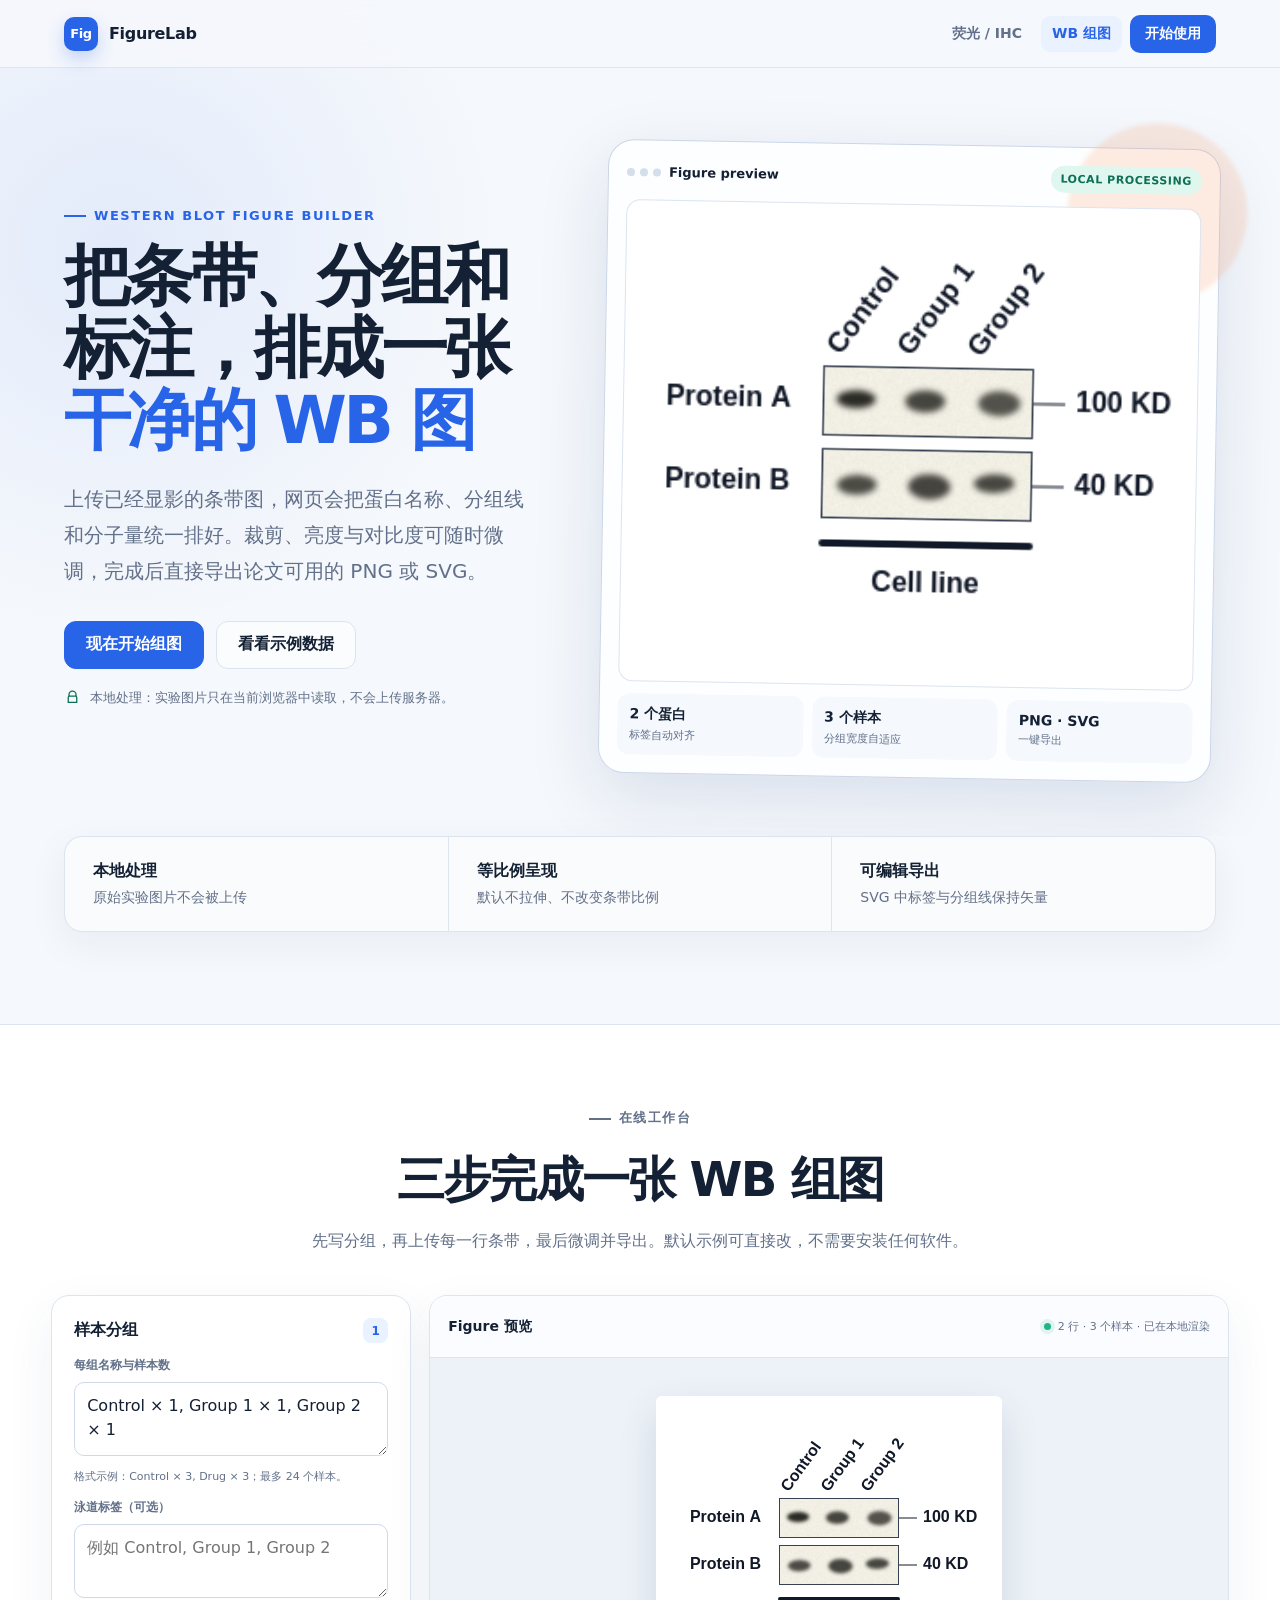
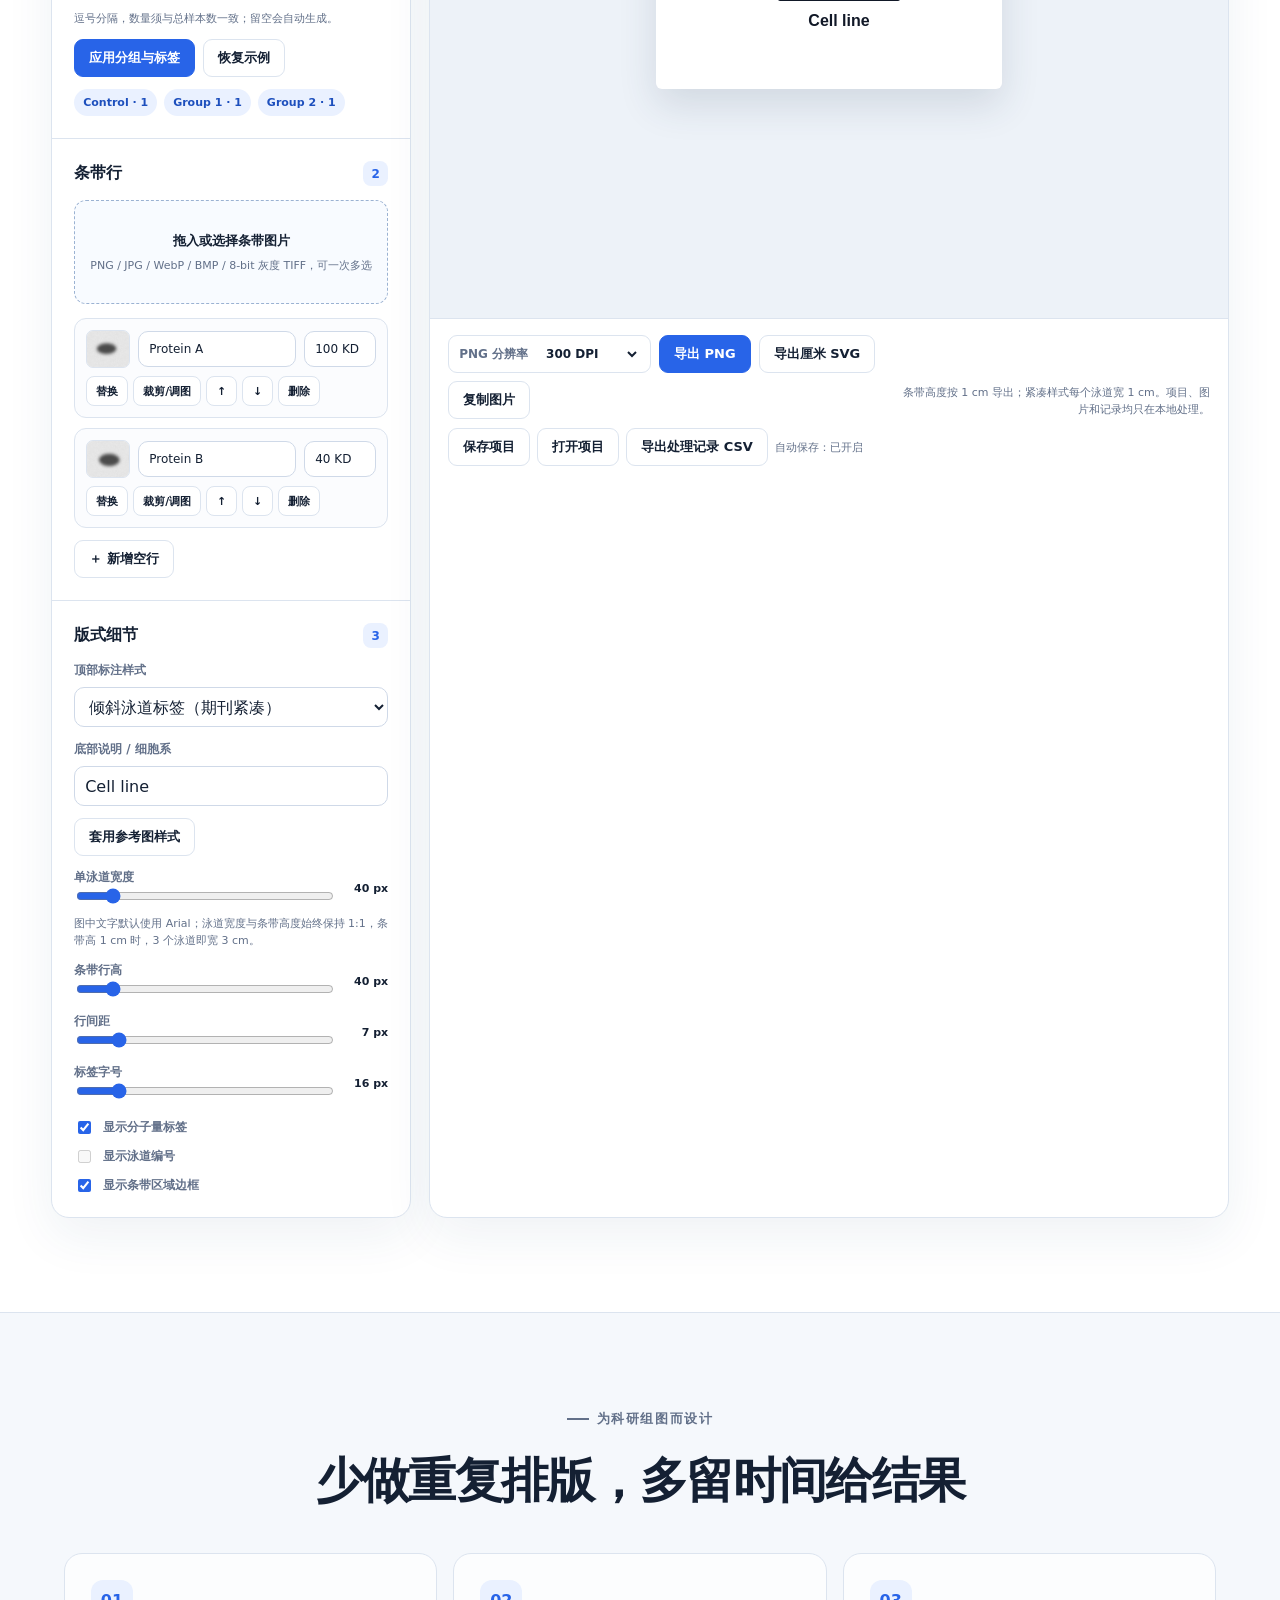
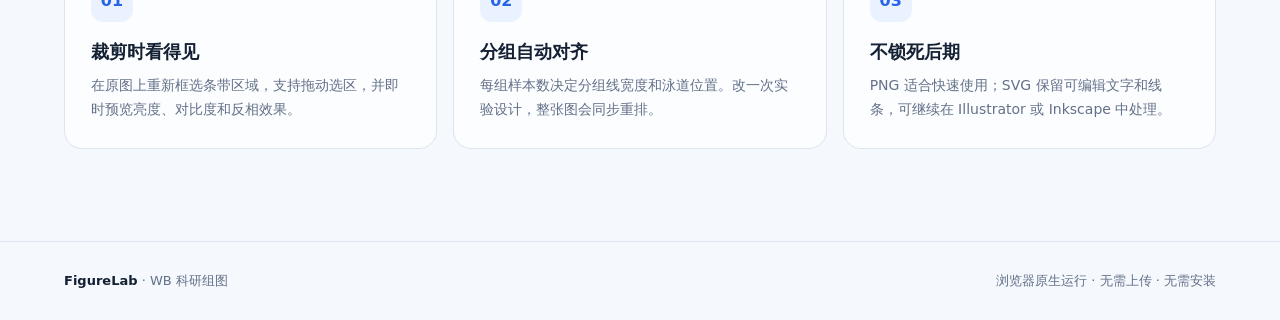
==== templates/wb.html @ deeacdfb "Unify FigureLab workspaces" ====
<!doctype html>
<html lang="zh-CN">
<head>
  <meta charset="utf-8">
  <meta name="viewport" content="width=device-width, initial-scale=1">
  <meta name="description" content="一个在浏览器本地运行的 Western blot 科研组图工具。">
  <link rel="icon" href="data:image/svg+xml,%3Csvg xmlns='http://www.w3.org/2000/svg' viewBox='0 0 64 64'%3E%3Crect width='64' height='64' rx='16' fill='%232864e8'/%3E%3Ctext x='32' y='40' text-anchor='middle' font-family='Arial' font-size='22' font-weight='700' fill='white'%3EWB%3C/text%3E%3C/svg%3E">
  <title>FigureLab · WB 科研组图</title>
  <style>
    :root {
      --ink: #142033;
      --muted: #627089;
      --line: #dce4ef;
      --bg: #f5f8fc;
      --panel: #ffffff;
      --blue: #2864e8;
      --blue-dark: #1d4fbd;
      --blue-soft: #eaf1ff;
      --mint: #dff7ee;
      --mint-ink: #0d7055;
      --orange: #ff8a4c;
      --shadow: 0 24px 70px rgba(32, 65, 120, .13);
      --radius: 18px;
    }

    * { box-sizing: border-box; }
    html { scroll-behavior: smooth; }
    body {
      margin: 0;
      overflow-x: hidden;
      color: var(--ink);
      background:
        radial-gradient(circle at 9% 7%, rgba(40, 100, 232, .09), transparent 24rem),
        var(--bg);
      font-family: Inter, "PingFang SC", "Microsoft YaHei", system-ui, -apple-system, sans-serif;
    }
    button, input, textarea, select { font: inherit; }
    button, a { -webkit-tap-highlight-color: transparent; }
    a { color: inherit; text-decoration: none; }
    button { color: inherit; }
    :focus-visible { outline: 3px solid rgba(40, 100, 232, .35); outline-offset: 3px; }
    .sr-only { position: absolute; width: 1px; height: 1px; padding: 0; margin: -1px; overflow: hidden; clip: rect(0, 0, 0, 0); white-space: nowrap; border: 0; }

    .topbar {
      position: sticky;
      top: 0;
      z-index: 30;
      display: flex;
      align-items: center;
      justify-content: space-between;
      min-height: 68px;
      padding: 0 clamp(18px, 5vw, 74px);
      border-bottom: 1px solid rgba(220, 228, 239, .9);
      background: rgba(245, 248, 252, .9);
      backdrop-filter: blur(16px);
    }
    .brand { display: inline-flex; align-items: center; gap: 11px; font-weight: 900; letter-spacing: -.02em; }
    .brand-mark {
      display: grid;
      width: 34px;
      height: 34px;
      place-items: center;
      border-radius: 10px;
      color: #fff;
      background: var(--blue);
      box-shadow: 0 8px 18px rgba(40, 100, 232, .24);
      font-size: 13px;
    }
    .topbar nav { display: flex; align-items: center; gap: 8px; color: var(--muted); font-size: 14px; font-weight: 700; }
    .topbar nav a:hover { color: var(--blue); }
    .nav-cta { padding: 10px 15px; border-radius: 10px; color: #fff !important; background: var(--blue); }
    .tool-tab { padding: 9px 11px; border-radius: 9px; }
    .tool-tab[aria-current="page"] { color: var(--blue); background: var(--blue-soft); }

    .hero {
      display: grid;
      grid-template-columns: minmax(310px, .86fr) minmax(430px, 1.14fr);
      align-items: center;
      gap: clamp(36px, 6vw, 82px);
      min-height: 690px;
      padding: 76px clamp(18px, 5vw, 74px) 58px;
      overflow: hidden;
    }
    .eyebrow {
      display: inline-flex;
      align-items: center;
      gap: 8px;
      margin: 0 0 18px;
      color: var(--blue);
      font-size: 13px;
      font-weight: 900;
      letter-spacing: .12em;
      text-transform: uppercase;
    }
    .eyebrow::before { content: ""; width: 22px; height: 2px; background: currentColor; }
    h1, h2, h3, p { margin-top: 0; }
    h1 {
      max-width: 650px;
      margin-bottom: 24px;
      font-size: clamp(42px, 5.2vw, 72px);
      line-height: 1.08;
      letter-spacing: -.055em;
    }
    h1 span { color: var(--blue); }
    .lead { max-width: 610px; color: var(--muted); font-size: clamp(17px, 1.7vw, 20px); line-height: 1.8; }
    .hero-actions { display: flex; flex-wrap: wrap; gap: 12px; margin: 32px 0 20px; }
    .button {
      display: inline-flex;
      align-items: center;
      justify-content: center;
      min-height: 48px;
      padding: 0 21px;
      border: 1px solid var(--line);
      border-radius: 12px;
      background: #fff;
      cursor: pointer;
      font-weight: 850;
      transition: transform .18s ease, box-shadow .18s ease, background .18s ease;
    }
    .button:hover { transform: translateY(-1px); box-shadow: 0 10px 25px rgba(32, 65, 120, .12); }
    .button.primary { color: #fff; border-color: var(--blue); background: var(--blue); }
    .button.primary:hover { background: var(--blue-dark); }
    .button.ghost { background: rgba(255, 255, 255, .66); }
    .button.small { min-height: 38px; padding: 0 14px; border-radius: 9px; font-size: 13px; }
    .privacy-note { display: flex; align-items: center; gap: 9px; color: var(--muted); font-size: 13px; }
    .privacy-note svg { flex: 0 0 auto; color: var(--mint-ink); }

    .hero > *, .hero-product, .hero-canvas-shell { min-width: 0; }
    .hero-product {
      position: relative;
      width: 100%;
      padding: 18px;
      border: 1px solid rgba(194, 207, 227, .86);
      border-radius: 26px;
      background: rgba(255, 255, 255, .82);
      box-shadow: var(--shadow);
      transform: rotate(1deg);
    }
    .hero-product::before {
      content: "";
      position: absolute;
      inset: -26px -28px auto auto;
      z-index: -1;
      width: 180px;
      height: 180px;
      border-radius: 50%;
      background: rgba(255, 138, 76, .16);
      filter: blur(2px);
    }
    .window-bar { display: flex; align-items: center; justify-content: space-between; gap: 12px; margin-bottom: 14px; }
    .window-title { display: flex; align-items: center; gap: 8px; font-size: 13px; font-weight: 850; }
    .window-dots { display: flex; gap: 5px; }
    .window-dots i { display: block; width: 8px; height: 8px; border-radius: 50%; background: #d5deeb; }
    .local-badge { padding: 7px 10px; border-radius: 999px; color: var(--mint-ink); background: var(--mint); font-size: 11px; font-weight: 900; letter-spacing: .05em; }
    .hero-canvas-shell { overflow: hidden; padding: 14px; border: 1px solid var(--line); border-radius: 14px; background: #fff; }
    #heroCanvas { display: block; width: 100%; max-width: 100%; height: auto; }
    .hero-metrics { display: grid; grid-template-columns: repeat(3, 1fr); gap: 9px; margin-top: 12px; }
    .hero-metrics div { padding: 12px; border-radius: 12px; background: #f5f8fd; }
    .hero-metrics strong, .hero-metrics span { display: block; }
    .hero-metrics strong { margin-bottom: 4px; font-size: 14px; }
    .hero-metrics span { color: var(--muted); font-size: 11px; }

    .promise-strip {
      display: grid;
      grid-template-columns: repeat(3, 1fr);
      gap: 1px;
      margin: 0 clamp(18px, 5vw, 74px) 92px;
      overflow: hidden;
      border: 1px solid var(--line);
      border-radius: var(--radius);
      background: var(--line);
      box-shadow: 0 12px 40px rgba(32, 65, 120, .06);
    }
    .promise-strip div { padding: 24px 28px; background: rgba(255, 255, 255, .85); }
    .promise-strip strong, .promise-strip span { display: block; }
    .promise-strip strong { margin-bottom: 7px; }
    .promise-strip span { color: var(--muted); font-size: 14px; }

    .studio-section { padding: 80px clamp(14px, 4vw, 56px) 94px; background: #fff; border-block: 1px solid var(--line); }
    .section-head { max-width: 760px; margin: 0 auto 40px; text-align: center; }
    .section-head .eyebrow { justify-content: center; }
    .section-head h2 { margin-bottom: 15px; font-size: clamp(32px, 4vw, 48px); letter-spacing: -.035em; }
    .section-head p { color: var(--muted); line-height: 1.75; }
    .workspace {
      display: grid;
      grid-template-columns: minmax(310px, 360px) minmax(0, 1fr);
      gap: 18px;
      max-width: 1440px;
      margin: 0 auto;
    }
    .controls, .preview-panel { border: 1px solid var(--line); border-radius: var(--radius); background: var(--panel); box-shadow: 0 18px 50px rgba(32, 65, 120, .07); }
    .controls { overflow: hidden; }
    .control-block { padding: 22px; border-bottom: 1px solid var(--line); }
    .control-block:last-child { border-bottom: 0; }
    .control-title { display: flex; align-items: center; justify-content: space-between; gap: 12px; margin-bottom: 14px; }
    .control-title h3 { margin: 0; font-size: 16px; }
    .step { display: grid; width: 25px; height: 25px; place-items: center; border-radius: 8px; color: var(--blue); background: var(--blue-soft); font-size: 12px; font-weight: 900; }
    label.caption { display: block; margin-bottom: 8px; color: var(--muted); font-size: 12px; font-weight: 800; }
    textarea, select, input[type="text"], input[type="number"] {
      width: 100%;
      border: 1px solid #cfd9e8;
      border-radius: 10px;
      color: var(--ink);
      background: #fff;
    }
    textarea { min-height: 74px; padding: 11px 12px; resize: vertical; line-height: 1.5; }
    select, input[type="text"], input[type="number"] { min-height: 40px; padding: 0 10px; }
    .field-help { margin: 8px 0 0; color: var(--muted); font-size: 11px; line-height: 1.55; }
    .group-summary { display: flex; flex-wrap: wrap; gap: 7px; margin-top: 12px; }
    .chip { padding: 7px 9px; border-radius: 999px; color: var(--blue-dark); background: var(--blue-soft); font-size: 11px; font-weight: 800; }
    .inline-actions { display: flex; flex-wrap: wrap; gap: 8px; margin-top: 12px; }

    .dropzone {
      display: grid;
      min-height: 104px;
      padding: 15px;
      place-items: center;
      border: 1.5px dashed #9bb2d2;
      border-radius: 12px;
      color: var(--muted);
      background: #f8fbff;
      cursor: pointer;
      text-align: center;
      transition: border-color .18s ease, background .18s ease;
    }
    .dropzone:hover, .dropzone.is-over { border-color: var(--blue); background: var(--blue-soft); }
    .dropzone strong { display: block; margin-bottom: 4px; color: var(--ink); font-size: 13px; }
    .dropzone span { font-size: 11px; }
    .row-list { display: grid; gap: 10px; margin-top: 14px; }
    .protein-row { padding: 11px; border: 1px solid var(--line); border-radius: 12px; background: #fbfcfe; }
    .protein-row-top { display: grid; grid-template-columns: 44px minmax(0, 1fr) 72px; gap: 8px; align-items: center; }
    .row-thumb { display: grid; width: 44px; height: 38px; place-items: center; overflow: hidden; border: 1px solid var(--line); border-radius: 7px; color: #9aa8bb; background: #eef2f7; font-size: 10px; }
    .row-thumb img { width: 100%; height: 100%; object-fit: cover; filter: grayscale(1); }
    .protein-row input { min-width: 0; min-height: 36px; font-size: 12px; }
    .row-actions { display: flex; flex-wrap: wrap; gap: 5px; margin-top: 8px; }
    .icon-button, .text-button {
      min-height: 30px;
      border: 1px solid var(--line);
      border-radius: 8px;
      background: #fff;
      cursor: pointer;
      font-size: 11px;
      font-weight: 800;
    }
    .icon-button { min-width: 31px; padding: 0 7px; }
    .text-button { padding: 0 9px; }
    .text-button:hover, .icon-button:hover { color: var(--blue); border-color: #a9bdec; }
    .text-button.danger:hover { color: #c02f2f; border-color: #edb5b5; }
    .text-button:disabled { opacity: .45; cursor: not-allowed; }

    .range-field { display: grid; grid-template-columns: 1fr 46px; gap: 10px; align-items: center; margin-top: 13px; }
    .range-field label { color: var(--muted); font-size: 12px; font-weight: 750; }
    .range-field input[type="range"] { width: 100%; accent-color: var(--blue); }
    .range-value { text-align: right; color: var(--ink); font-size: 11px; font-weight: 850; }
    .toggle-list { display: grid; gap: 10px; margin-top: 16px; }
    .toggle { display: flex; align-items: center; gap: 9px; color: var(--muted); font-size: 12px; font-weight: 700; }
    .toggle input { accent-color: var(--blue); }

    .preview-panel { min-width: 0; overflow: hidden; }
    .preview-toolbar {
      display: flex;
      align-items: center;
      justify-content: space-between;
      gap: 12px;
      min-height: 62px;
      padding: 12px 18px;
      border-bottom: 1px solid var(--line);
      background: #fbfcff;
    }
    .preview-toolbar strong { font-size: 14px; }
    .status { display: inline-flex; align-items: center; gap: 7px; color: var(--muted); font-size: 11px; }
    .status::before { content: ""; width: 7px; height: 7px; border-radius: 50%; background: #20b486; box-shadow: 0 0 0 4px rgba(32, 180, 134, .12); }
    .canvas-stage { min-height: 560px; padding: clamp(18px, 3vw, 40px); overflow: auto; background: #edf2f8; }
    .figure-paper { width: max-content; min-width: 0; margin: 0 auto; padding: 18px; border-radius: 6px; background: #fff; box-shadow: 0 16px 38px rgba(43, 62, 92, .14); }
    #figureCanvas { display: block; width: auto; max-width: none; height: auto; }
    .figure-paper.is-wide { width: 100%; }
    #figureCanvas.is-wide { width: 100%; max-width: 100%; }
    .export-bar { display: flex; align-items: center; justify-content: space-between; gap: 18px; padding: 16px 18px; border-top: 1px solid var(--line); }
    .export-stack { display: grid; gap: 9px; min-width: 0; }
    .export-actions { display: flex; flex-wrap: wrap; gap: 8px; }
    .export-setting { display: inline-flex; align-items: center; gap: 7px; min-height: 38px; padding: 0 10px; border: 1px solid var(--line); border-radius: 9px; color: var(--muted); background: #fff; font-size: 12px; font-weight: 800; }
    .export-setting select { width: auto; min-height: 28px; padding: 0 25px 0 7px; border: 0; color: var(--ink); background: #fff; font-size: 12px; font-weight: 850; }
    .project-actions { display: flex; flex-wrap: wrap; align-items: center; gap: 7px; }
    .autosave-status { color: var(--muted); font-size: 11px; }
    .export-note { max-width: 310px; margin: 0; color: var(--muted); font-size: 11px; line-height: 1.55; text-align: right; }

    .features { padding: 92px clamp(18px, 5vw, 74px); }
    .features-grid { display: grid; grid-template-columns: repeat(3, 1fr); gap: 16px; max-width: 1180px; margin: 0 auto; }
    .feature-card { padding: 26px; border: 1px solid var(--line); border-radius: var(--radius); background: rgba(255, 255, 255, .76); }
    .feature-icon { display: grid; width: 42px; height: 42px; margin-bottom: 18px; place-items: center; border-radius: 12px; color: var(--blue); background: var(--blue-soft); font-weight: 900; }
    .feature-card h3 { margin-bottom: 9px; font-size: 18px; }
    .feature-card p { margin-bottom: 0; color: var(--muted); font-size: 14px; line-height: 1.75; }

    footer { display: flex; align-items: center; justify-content: space-between; gap: 20px; padding: 30px clamp(18px, 5vw, 74px); border-top: 1px solid var(--line); color: var(--muted); font-size: 13px; }
    footer strong { color: var(--ink); }

    dialog {
      width: min(1000px, calc(100vw - 28px));
      max-height: calc(100vh - 28px);
      padding: 0;
      overflow: hidden auto;
      border: 0;
      border-radius: 20px;
      color: var(--ink);
      background: #fff;
      box-shadow: 0 35px 100px rgba(9, 24, 49, .28);
    }
    dialog::backdrop { background: rgba(13, 25, 46, .64); backdrop-filter: blur(5px); }
    .dialog-head, .dialog-foot { display: flex; align-items: center; justify-content: space-between; gap: 12px; padding: 16px 20px; }
    .dialog-head { border-bottom: 1px solid var(--line); }
    .dialog-head h2 { margin: 0; font-size: 18px; }
    .dialog-head p { margin: 4px 0 0; color: var(--muted); font-size: 11px; }
    .dialog-body { display: grid; grid-template-columns: minmax(0, 1fr) 220px; gap: 16px; padding: 18px; }
    .editor-stage { overflow: hidden; border-radius: 12px; background: #17202e; }
    #editorCanvas { display: block; width: 100%; height: auto; touch-action: none; cursor: crosshair; }
    .editor-controls { padding: 16px; border: 1px solid var(--line); border-radius: 12px; background: #f8faff; }
    .editor-controls h3 { margin-bottom: 16px; font-size: 14px; }
    .editor-controls .range-field { grid-template-columns: 1fr 42px; }
    .editor-copy { margin-top: 16px; padding-top: 15px; border-top: 1px solid var(--line); }
    .editor-copy select { margin-bottom: 8px; font-size: 12px; }
    .dialog-foot { border-top: 1px solid var(--line); }
    .dialog-foot p { max-width: 520px; margin: 0; color: var(--muted); font-size: 11px; line-height: 1.5; }
    .dialog-actions { display: flex; gap: 8px; }

    .toast {
      position: fixed;
      right: 20px;
      bottom: 20px;
      z-index: 100;
      max-width: min(360px, calc(100vw - 40px));
      padding: 13px 16px;
      border-radius: 11px;
      color: #fff;
      background: #17243a;
      box-shadow: 0 16px 42px rgba(10, 24, 46, .24);
      font-size: 13px;
      opacity: 0;
      transform: translateY(12px);
      pointer-events: none;
      transition: opacity .2s ease, transform .2s ease;
    }
    .toast.show { opacity: 1; transform: translateY(0); }

    @media (max-width: 1040px) {
      .hero { grid-template-columns: 1fr; padding-top: 62px; }
      .hero-copy { max-width: 760px; }
      .hero-product { max-width: 820px; transform: none; }
      .workspace { grid-template-columns: 1fr; }
      .controls { display: grid; grid-template-columns: repeat(3, 1fr); align-items: start; }
      .control-block { height: 100%; border-bottom: 0; border-right: 1px solid var(--line); }
      .control-block:last-child { border-right: 0; }
    }
    @media (max-width: 760px) {
      .topbar { padding-inline: 12px; gap: 8px; }
      .brand > span:last-child { display: none; }
      .topbar nav { gap: 4px; }
      .topbar nav .tool-tab { display: inline-flex; padding: 8px 9px; font-size: 12px; }
      .topbar .nav-cta { display: none; }
      .hero { min-height: 0; padding-bottom: 42px; }
      h1 { font-size: clamp(39px, 12vw, 58px); }
      .promise-strip, .features-grid, .controls { grid-template-columns: 1fr; }
      .promise-strip { margin-bottom: 58px; }
      .control-block { border-right: 0; border-bottom: 1px solid var(--line); }
      .control-block:last-child { border-bottom: 0; }
      .canvas-stage { min-height: 390px; }
      .export-bar { align-items: flex-start; flex-direction: column; }
      .export-stack { width: 100%; }
      .export-note { text-align: left; }
      .dialog-body { grid-template-columns: 1fr; }
      .editor-controls { display: grid; grid-template-columns: repeat(2, 1fr); gap: 0 16px; }
      .dialog-foot { align-items: flex-start; flex-direction: column; }
      footer { align-items: flex-start; flex-direction: column; }
    }
    @media (max-width: 520px) {
      .hero-actions .button { width: 100%; }
      .hero-metrics { grid-template-columns: 1fr; }
      .studio-section { padding-inline: 8px; }
      .controls, .preview-panel { border-radius: 14px; }
      .export-actions, .project-actions { display: grid; width: 100%; grid-template-columns: 1fr 1fr; }
      .export-setting, .autosave-status { grid-column: 1 / -1; }
      .dialog-actions { width: 100%; }
      .dialog-actions .button { flex: 1; }
      .editor-controls { display: block; }
    }
    @media (prefers-reduced-motion: reduce) {
      html { scroll-behavior: auto; }
      *, *::before, *::after { animation-duration: .01ms !important; transition-duration: .01ms !important; }
    }
  </style>
</head>
<body>
  <header class="topbar">
    <a class="brand" href="/wb" aria-label="FigureLab WB 组图首页">
      <span class="brand-mark">Fig</span>
      <span>FigureLab</span>
    </a>
    <nav aria-label="组图工具">
      <a class="tool-tab" href="/">荧光 / IHC</a>
      <a class="tool-tab" href="/wb" aria-current="page">WB 组图</a>
      <a class="nav-cta" href="#studio">开始使用</a>
    </nav>
  </header>

  <main id="top">
    <section class="hero">
      <div class="hero-copy">
        <p class="eyebrow">Western blot figure builder</p>
        <h1>把条带、分组和标注，排成一张<span>干净的 WB 图</span></h1>
        <p class="lead">上传已经显影的条带图，网页会把蛋白名称、分组线和分子量统一排好。裁剪、亮度与对比度可随时微调，完成后直接导出论文可用的 PNG 或 SVG。</p>
        <div class="hero-actions">
          <a class="button primary" href="#studio">现在开始组图</a>
          <button class="button ghost" id="loadDemoTop" type="button">看看示例数据</button>
        </div>
        <p class="privacy-note">
          <svg width="17" height="17" viewBox="0 0 24 24" fill="none" aria-hidden="true"><path d="M7 10V8a5 5 0 0 1 10 0v2m-9 0h8a2 2 0 0 1 2 2v7H6v-7a2 2 0 0 1 2-2Z" stroke="currentColor" stroke-width="1.8" stroke-linecap="round"/></svg>
          本地处理：实验图片只在当前浏览器中读取，不会上传服务器。
        </p>
      </div>

      <div class="hero-product" aria-label="组图界面预览">
        <div class="window-bar">
          <div class="window-title"><span class="window-dots"><i></i><i></i><i></i></span> Figure preview</div>
          <span class="local-badge">LOCAL PROCESSING</span>
        </div>
        <div class="hero-canvas-shell"><canvas id="heroCanvas" width="1000" height="420"></canvas></div>
        <div class="hero-metrics">
          <div><strong id="heroRows">3 个蛋白</strong><span>标签自动对齐</span></div>
          <div><strong id="heroSamples">6 个样本</strong><span>分组宽度自适应</span></div>
          <div><strong>PNG · SVG</strong><span>一键导出</span></div>
        </div>
      </div>
    </section>

    <section class="promise-strip" aria-label="核心特点">
      <div><strong>本地处理</strong><span>原始实验图片不会被上传</span></div>
      <div><strong>等比例呈现</strong><span>默认不拉伸、不改变条带比例</span></div>
      <div><strong>可编辑导出</strong><span>SVG 中标签与分组线保持矢量</span></div>
    </section>

    <section class="studio-section" id="studio">
      <div class="section-head">
        <p class="eyebrow">在线工作台</p>
        <h2>三步完成一张 WB 组图</h2>
        <p>先写分组，再上传每一行条带，最后微调并导出。默认示例可直接改，不需要安装任何软件。</p>
      </div>

      <div class="workspace">
        <aside class="controls" aria-label="组图设置">
          <section class="control-block">
            <div class="control-title"><h3>样本分组</h3><span class="step">1</span></div>
            <label class="caption" for="groupInput">每组名称与样本数</label>
            <textarea id="groupInput" spellcheck="false">Control × 1, Group 1 × 1, Group 2 × 1</textarea>
            <p class="field-help">格式示例：Control × 3, Drug × 3；最多 24 个样本。</p>
            <label class="caption" for="laneLabelInput" style="margin-top:14px">泳道标签（可选）</label>
            <textarea id="laneLabelInput" spellcheck="false" placeholder="例如 Control, Group 1, Group 2"></textarea>
            <p class="field-help">逗号分隔，数量须与总样本数一致；留空会自动生成。</p>
            <div class="inline-actions">
              <button class="button small primary" id="applyGroups" type="button">应用分组与标签</button>
              <button class="button small" id="loadDemo" type="button">恢复示例</button>
            </div>
            <div class="group-summary" id="groupSummary"></div>
          </section>

          <section class="control-block">
            <div class="control-title"><h3>条带行</h3><span class="step">2</span></div>
            <input id="multiFile" type="file" accept=".png,.jpg,.jpeg,.webp,.bmp,.tif,.tiff,image/png,image/jpeg,image/webp,image/bmp,image/tiff" multiple hidden>
            <div class="dropzone" id="dropzone" role="button" tabindex="0" aria-label="上传条带图片">
              <div><strong>拖入或选择条带图片</strong><span>PNG / JPG / WebP / BMP / 8-bit 灰度 TIFF，可一次多选</span></div>
            </div>
            <div class="row-list" id="rowList"></div>
            <div class="inline-actions">
              <button class="button small" id="addRow" type="button">＋ 新增空行</button>
            </div>
          </section>

          <section class="control-block">
            <div class="control-title"><h3>版式细节</h3><span class="step">3</span></div>
            <label class="caption" for="layoutMode">顶部标注样式</label>
            <select id="layoutMode">
              <option value="groups">分组名称＋横线</option>
              <option value="compact" selected>倾斜泳道标签（期刊紧凑）</option>
            </select>
            <label class="caption" for="footerLabel" style="margin-top:14px">底部说明 / 细胞系</label>
            <input id="footerLabel" type="text" maxlength="40" value="Cell line" placeholder="例如 Cell line">
            <div class="inline-actions">
              <button class="button small" id="compactPreset" type="button">套用参考图样式</button>
            </div>
            <div class="range-field">
              <label for="laneWidth">单泳道宽度<input id="laneWidth" type="range" min="28" max="130" value="40"></label>
              <span class="range-value" id="laneWidthValue">40 px</span>
            </div>
            <p class="field-help">图中文字默认使用 Arial；泳道宽度与条带高度始终保持 1:1，条带高 1 cm 时，3 个泳道即宽 3 cm。</p>
            <div class="range-field">
              <label for="rowHeight">条带行高<input id="rowHeight" type="range" min="28" max="130" value="40"></label>
              <span class="range-value" id="rowHeightValue">40 px</span>
            </div>
            <div class="range-field">
              <label for="rowGap">行间距<input id="rowGap" type="range" min="0" max="48" value="7"></label>
              <span class="range-value" id="rowGapValue">7 px</span>
            </div>
            <div class="range-field">
              <label for="labelSize">标签字号<input id="labelSize" type="range" min="14" max="28" value="16"></label>
              <span class="range-value" id="labelSizeValue">16 px</span>
            </div>
            <div class="toggle-list">
              <label class="toggle"><input id="showMw" type="checkbox" checked> 显示分子量标签</label>
              <label class="toggle"><input id="showLanes" type="checkbox" disabled> 显示泳道编号</label>
              <label class="toggle"><input id="showBorder" type="checkbox" checked> 显示条带区域边框</label>
            </div>
          </section>
        </aside>

        <section class="preview-panel" aria-label="组图预览">
          <div class="preview-toolbar">
            <strong>Figure 预览</strong>
            <span class="status" id="previewStatus">已在本地渲染</span>
          </div>
          <div class="canvas-stage">
            <div class="figure-paper"><canvas id="figureCanvas" role="img" aria-label="Western blot 组图预览"></canvas></div>
          </div>
          <div class="export-bar">
            <div class="export-stack">
              <div class="export-actions">
                <label class="export-setting" for="pngDpi">PNG 分辨率
                  <select id="pngDpi"><option value="300" selected>300 DPI</option><option value="600">600 DPI</option></select>
                </label>
                <button class="button small primary" id="exportPng" type="button">导出 PNG</button>
                <button class="button small" id="exportSvg" type="button">导出厘米 SVG</button>
                <button class="button small" id="copyPng" type="button">复制图片</button>
              </div>
              <div class="project-actions">
                <input id="projectFile" type="file" accept=".wb-project,application/json" hidden>
                <button class="button small" id="saveProject" type="button">保存项目</button>
                <button class="button small" id="openProject" type="button">打开项目</button>
                <button class="button small" id="exportAudit" type="button">导出处理记录 CSV</button>
                <span class="autosave-status" id="autosaveStatus" aria-live="polite">自动保存：正在准备</span>
              </div>
            </div>
            <p class="export-note">条带高度按 1 cm 导出；紧凑样式每个泳道宽 1 cm。项目、图片和记录均只在本地处理。</p>
          </div>
        </section>
      </div>
    </section>

    <section class="features" id="features">
      <div class="section-head">
        <p class="eyebrow">为科研组图而设计</p>
        <h2>少做重复排版，多留时间给结果</h2>
      </div>
      <div class="features-grid">
        <article class="feature-card"><div class="feature-icon">01</div><h3>裁剪时看得见</h3><p>在原图上重新框选条带区域，支持拖动选区，并即时预览亮度、对比度和反相效果。</p></article>
        <article class="feature-card"><div class="feature-icon">02</div><h3>分组自动对齐</h3><p>每组样本数决定分组线宽度和泳道位置。改一次实验设计，整张图会同步重排。</p></article>
        <article class="feature-card"><div class="feature-icon">03</div><h3>不锁死后期</h3><p>PNG 适合快速使用；SVG 保留可编辑文字和线条，可继续在 Illustrator 或 Inkscape 中处理。</p></article>
      </div>
    </section>
  </main>

  <footer><div><strong>FigureLab</strong> · WB 科研组图</div><div>浏览器原生运行 · 无需上传 · 无需安装</div></footer>

  <dialog id="imageEditor" aria-labelledby="editorTitle" aria-describedby="editorHelp">
    <div class="dialog-head">
      <div><h2 id="editorTitle">编辑条带图</h2><p id="editorHelp" aria-live="polite">拖动画布重新框选；在选区内部拖动可整体移动。</p></div>
      <button class="icon-button" id="closeEditor" type="button" aria-label="关闭编辑器">✕</button>
    </div>
    <div class="dialog-body">
      <div class="editor-stage"><canvas id="editorCanvas" width="900" height="480" tabindex="0" role="application" aria-label="条带裁剪编辑器；方向键移动选区，方括号键缩放选区，按住 Shift 每次调整 10 像素"></canvas><p class="sr-only" id="cropStatus" aria-live="polite"></p></div>
      <div class="editor-controls">
        <h3>图像调整</h3>
        <div class="range-field"><label for="editBrightness">亮度<input id="editBrightness" type="range" min="50" max="160" value="100"></label><span class="range-value" id="editBrightnessValue">100%</span></div>
        <div class="range-field"><label for="editContrast">对比度<input id="editContrast" type="range" min="50" max="200" value="100"></label><span class="range-value" id="editContrastValue">100%</span></div>
        <div class="toggle-list"><label class="toggle"><input id="editInvert" type="checkbox"> 黑白反相</label></div>
        <div class="inline-actions"><button class="button small" id="newCrop" type="button">重新框选</button><button class="button small" id="resetCrop" type="button">重置为最大比例区域</button></div>
        <div class="editor-copy">
          <label class="caption" for="copyFromRow">复制另一行的裁剪与图像调整</label>
          <select id="copyFromRow"></select>
          <button class="button small" id="copyRowSettings" type="button">复制到当前行</button>
        </div>
        <p class="field-help">调整只作用于导出的副本。为保持科研图像可追溯性，请避免过度增强。</p>
      </div>
    </div>
    <div class="dialog-foot">
      <p>黄色框按泳道数锁定为 N:1，虚线标出每个泳道；原图不被覆盖，所有调整可写入处理记录。</p>
      <div class="dialog-actions"><button class="button small" id="cancelEditor" type="button">取消</button><button class="button small primary" id="applyEditor" type="button">应用调整</button></div>
    </div>
  </dialog>

  <div class="toast" id="toast" role="status" aria-live="polite"></div>

  <script src="/static/wb-tiff.js"></script>
  <script>
    (() => {
      "use strict";

      const $ = (selector) => document.querySelector(selector);
      const MAX_ROWS = 20;
      const MAX_FILE_BYTES = 25 * 1024 * 1024;
      const MAX_TOTAL_BYTES = 120 * 1024 * 1024;
      const MAX_PIXELS = 50_000_000;
      const MAX_PROJECT_FILE_BYTES = 162 * 1024 * 1024;
      const PROJECT_KIND = "blotboard-project";
      const PROJECT_VERSION = 1;
      const PROJECT_DB = "blotboard-wb";
      const PROJECT_STORE = "projects";
      const AUTOSAVE_KEY = "current";
      const newProjectId = () => typeof crypto.randomUUID === "function" ? crypto.randomUUID() : `${Date.now()}-${Math.random().toString(16).slice(2)}`;
      const state = {
        projectId: newProjectId(),
        modifiedAt: new Date().toISOString(),
        groups: [{ name: "Control", count: 1 }, { name: "Group 1", count: 1 }, { name: "Group 2", count: 1 }],
        laneLabels: ["Control", "Group 1", "Group 2"],
        rows: [],
        layoutMode: "compact",
        footerLabel: "Cell line",
        laneWidth: 40,
        rowHeight: 40,
        rowGap: 7,
        labelSize: 16,
        showMw: true,
        showLanes: false,
        showBorder: true,
        pngDpi: 300,
        editor: null,
        renderQueued: false,
        demoLoaded: false,
        dirty: false
      };
      let idCounter = 0;
      let toastTimer;
      let editorView;
      let pointerAction;
      let autosaveTimer;
      let autosaveRevision = 0;
      let autosavePaused = false;
      let autosaveToken = null;
      let projectDbPromise;
      let pendingMutations = 0;

      const figureCanvas = $("#figureCanvas");
      const heroCanvas = $("#heroCanvas");
      const editorCanvas = $("#editorCanvas");
      const imageEditor = $("#imageEditor");
      const measureCanvas = document.createElement("canvas");
      const measureContext = measureCanvas.getContext("2d");

      function markDirty(touchModified = true) {
        state.dirty = true;
        if (touchModified) state.modifiedAt = new Date().toISOString();
        autosaveRevision += 1;
        if (!autosavePaused) scheduleAutosave();
      }

      function beginImageMutation() {
        pendingMutations += 1;
        $(".workspace").inert = true;
        $(".workspace").setAttribute("aria-busy", "true");
      }

      function endImageMutation() {
        pendingMutations = Math.max(0, pendingMutations - 1);
        if (!pendingMutations) {
          $(".workspace").inert = false;
          $(".workspace").removeAttribute("aria-busy");
        }
      }

      function measuredWidth(text, size, weight = 700) {
        measureContext.font = `${weight} ${size}px Arial, "Microsoft YaHei", sans-serif`;
        return measureContext.measureText(String(text || "")).width;
      }

      function fittedLabel(text, maxWidth, size, weight = 700) {
        let output = String(text || "");
        let fontSize = size;
        while (fontSize > 12 && measuredWidth(output, fontSize, weight) > maxWidth) fontSize -= 1;
        while (output.length > 2 && measuredWidth(output, fontSize, weight) > maxWidth) output = output.slice(0, -2) + "…";
        return { text: output, size: fontSize };
      }

      function toast(message) {
        const el = $("#toast");
        el.textContent = message;
        el.classList.add("show");
        clearTimeout(toastTimer);
        toastTimer = setTimeout(() => el.classList.remove("show"), 2600);
      }

      function totalSamples() {
        return state.groups.reduce((sum, group) => sum + group.count, 0);
      }

      function clampCrop(row, crop) {
        const width = row.image.naturalWidth;
        const height = row.image.naturalHeight;
        const value = crop && [crop.x, crop.y, crop.w, crop.h].every(Number.isFinite) && crop.w > 0 && crop.h > 0
          ? crop
          : { x: 0, y: 0, w: width, h: height };
        const x = Math.max(0, Math.min(width, value.x));
        const y = Math.max(0, Math.min(height, value.y));
        const w = Math.max(0, Math.min(width - x, value.w));
        const h = Math.max(0, Math.min(height - y, value.h));
        return w > 0 && h > 0 ? { x, y, w, h } : { x: 0, y: 0, w: width, h: height };
      }

      function fitAspectCrop(row, crop) {
        const bounded = clampCrop(row, crop);
        const ratio = Math.max(1, totalSamples());
        const centerX = bounded.x + bounded.w / 2;
        const centerY = bounded.y + bounded.h / 2;
        let width = bounded.w;
        let height = bounded.h;
        if (width / height > ratio) width = height * ratio;
        else height = width / ratio;
        const x = Math.max(0, Math.min(row.image.naturalWidth - width, centerX - width / 2));
        const y = Math.max(0, Math.min(row.image.naturalHeight - height, centerY - height / 2));
        return { x, y, w: width, h: height };
      }

      function maximumAspectCrop(row) {
        return fitAspectCrop(row, { x: 0, y: 0, w: row.image.naturalWidth, h: row.image.naturalHeight });
      }

      function aspectCropFromAnchor(row, anchor, point, sx, sy) {
        const ratio = Math.max(1, totalSamples());
        const maxWidth = sx > 0 ? row.image.naturalWidth - anchor.x : anchor.x;
        const maxHeight = sy > 0 ? row.image.naturalHeight - anchor.y : anchor.y;
        const limitHeight = Math.min(maxHeight, maxWidth / ratio);
        if (limitHeight <= 0) return null;
        const wantedHeight = Math.max(0, sy * (point.y - anchor.y), sx * (point.x - anchor.x) / ratio);
        const height = Math.min(limitHeight, Math.max(Math.min(2, limitHeight), wantedHeight));
        const width = height * ratio;
        return { x: sx > 0 ? anchor.x : anchor.x - width, y: sy > 0 ? anchor.y : anchor.y - height, w: width, h: height };
      }

      function defaultLaneLabels(groups) {
        return groups.flatMap((group) => Array.from({ length: group.count }, (_, index) => group.count === 1 ? group.name : `${group.name}-${index + 1}`));
      }

      function parseLaneLabels(value, groups) {
        const labels = value.replace(/[，；;]/g, ",").split(/[\n,]+/).map((item) => item.trim()).filter(Boolean);
        if (!labels.length) return defaultLaneLabels(groups);
        const expected = groups.reduce((sum, group) => sum + group.count, 0);
        if (labels.length !== expected) throw new Error(`泳道标签需要 ${expected} 个，当前为 ${labels.length} 个`);
        if (labels.some((label) => label.length > 40)) throw new Error("单个泳道标签最多 40 个字符");
        return labels;
      }

      function laneLabelsToText(labels) {
        return labels.join(", ");
      }

      function resolvedLaneLabels() {
        return state.laneLabels.length === totalSamples() ? state.laneLabels : defaultLaneLabels(state.groups);
      }

      function syncLayoutControls() {
        $("#layoutMode").value = state.layoutMode;
        $("#footerLabel").value = state.footerLabel;
        [["laneWidth", "laneWidthValue", state.laneWidth], ["rowHeight", "rowHeightValue", state.rowHeight], ["rowGap", "rowGapValue", state.rowGap], ["labelSize", "labelSizeValue", state.labelSize]].forEach(([inputId, valueId, value]) => {
          $("#" + inputId).value = value;
          $("#" + valueId).textContent = `${value} px`;
        });
        $("#showMw").checked = state.showMw;
        $("#showLanes").checked = state.showLanes;
        $("#showBorder").checked = state.showBorder;
        $("#pngDpi").value = String(state.pngDpi);
        syncLaneToggleAvailability();
      }

      function syncLaneToggleAvailability() {
        const input = $("#showLanes");
        const unavailable = state.layoutMode === "compact" && Boolean(state.footerLabel.trim());
        input.disabled = unavailable;
        input.closest(".toggle").title = unavailable ? "紧凑样式显示底部说明时不显示泳道编号" : "";
      }

      function parseGroups(value) {
        const chunks = value.replace(/[，；;]/g, ",").split(/[\n,]+/).map((item) => item.trim()).filter(Boolean);
        if (!chunks.length) throw new Error("请至少输入一个分组");
        const groups = chunks.map((chunk) => {
          const match = chunk.match(/^(.+?)(?:\s*[×xX*:：]\s*|\s+)(\d+)$/);
          if (!match) throw new Error(`无法识别“${chunk}”，请使用“名称 × 数量”`);
          const count = Number(match[2]);
          if (!count || count > 24) throw new Error(`“${chunk}”的样本数需要在 1–24 之间`);
          const name = match[1].trim();
          if (name.length > 40) throw new Error("单个分组名称最多 40 个字符");
          return { name, count };
        });
        if (groups.reduce((sum, group) => sum + group.count, 0) > 24) throw new Error("总样本数最多为 24");
        return groups;
      }

      function groupsToText(groups) {
        return groups.map((group) => `${group.name} × ${group.count}`).join(", ");
      }

      function renderGroupSummary() {
        const summary = $("#groupSummary");
        summary.replaceChildren(...state.groups.map((group) => {
          const chip = document.createElement("span");
          chip.className = "chip";
          chip.textContent = `${group.name} · ${group.count}`;
          return chip;
        }));
        $("#heroSamples").textContent = `${totalSamples()} 个样本`;
      }

      function loadImage(src) {
        return new Promise((resolve, reject) => {
          const image = new Image();
          image.onload = () => resolve(image);
          image.onerror = () => reject(new Error("浏览器无法读取这张图片"));
          image.src = src;
        });
      }

      async function decodeTiffImage(file) {
        if (!window.WBTiff) throw new Error("TIFF 解码器未加载");
        const decoded = window.WBTiff.decode(await file.arrayBuffer(), MAX_PIXELS);
        const canvas = document.createElement("canvas");
        canvas.width = decoded.width;
        canvas.height = decoded.height;
        const ctx = canvas.getContext("2d");
        const imageData = ctx.createImageData(decoded.width, decoded.height);
        for (let source = 0, target = 0; source < decoded.pixels.length; source += 1, target += 4) {
          const value = decoded.pixels[source];
          imageData.data[target] = value;
          imageData.data[target + 1] = value;
          imageData.data[target + 2] = value;
          imageData.data[target + 3] = 255;
        }
        ctx.putImageData(imageData, 0, 0);
        const blob = await new Promise((resolve) => canvas.toBlob(resolve, "image/png"));
        if (!blob) throw new Error("TIFF 预览生成失败");
        const src = URL.createObjectURL(blob);
        try {
          return { src, image: await loadImage(src) };
        } catch (error) {
          URL.revokeObjectURL(src);
          throw error;
        }
      }

      function usedUploadBytes(excludingId) {
        return state.rows.reduce((sum, row) => sum + (row.id === excludingId ? 0 : row.bytes || 0), 0);
      }

      async function sha256Blob(blob) {
        if (!window.crypto?.subtle) return "";
        try {
          const digest = await crypto.subtle.digest("SHA-256", await blob.arrayBuffer());
          return [...new Uint8Array(digest)].map((byte) => byte.toString(16).padStart(2, "0")).join("");
        } catch {
          return "";
        }
      }

      async function rowFromFile(file, replacingId, skipTotalLimit = false) {
        const isTiff = /\.tiff?$/i.test(file.name) || file.type === "image/tiff";
        if (!/\.(png|jpe?g|webp|bmp|tiff?)$/i.test(file.name) && !/^image\/(png|jpeg|webp|bmp|tiff)$/i.test(file.type)) {
          throw new Error(`${file.name}：暂不支持该格式，请先转为 PNG 或 JPG`);
        }
        if (file.size > MAX_FILE_BYTES) throw new Error(`${file.name}：单张图片不能超过 25 MB`);
        if (!skipTotalLimit && usedUploadBytes(replacingId) + file.size > MAX_TOTAL_BYTES) throw new Error("当前项目图片总量不能超过 120 MB");
        let src;
        let image;
        try {
          if (isTiff) ({ src, image } = await decodeTiffImage(file));
          else {
            src = URL.createObjectURL(file);
            image = await loadImage(src);
          }
          if (image.naturalWidth * image.naturalHeight > MAX_PIXELS) throw new Error(`${file.name}：图片像素过大，请控制在 5000 万像素以内`);
        } catch (error) {
          if (src) URL.revokeObjectURL(src);
          throw error;
        }
        const row = {
          id: ++idCounter,
          name: file.name.replace(/\.[^.]+$/, "") || `Protein ${idCounter}`,
          mw: "",
          sourceFile: file,
          sourceName: file.name,
          sourceType: file.type || (isTiff ? "image/tiff" : "application/octet-stream"),
          sourceBytes: file.size,
          sourceLastModified: file.lastModified || 0,
          sourceSha256: await sha256Blob(file),
          src,
          image,
          crop: null,
          brightness: 100,
          contrast: 100,
          invert: false,
          bytes: file.size,
          objectUrl: src
        };
        row.crop = maximumAspectCrop(row);
        return row;
      }

      function blankRow() {
        return { id: ++idCounter, name: `Protein ${idCounter}`, mw: "", sourceFile: null, sourceName: "", sourceType: "", sourceBytes: 0, sourceLastModified: 0, sourceSha256: "", src: "", image: null, crop: null, brightness: 100, contrast: 100, invert: false, bytes: 0, objectUrl: null };
      }

      function demoStrip(intensities, seed) {
        const width = intensities.length * 72;
        const height = 76;
        const canvas = document.createElement("canvas");
        canvas.width = width;
        canvas.height = height;
        const ctx = canvas.getContext("2d");
        ctx.fillStyle = "#e8e6dc";
        ctx.fillRect(0, 0, width, height);
        let random = seed;
        const rand = () => {
          random = (random * 1664525 + 1013904223) >>> 0;
          return random / 4294967296;
        };
        const imageData = ctx.getImageData(0, 0, width, height);
        for (let i = 0; i < imageData.data.length; i += 4) {
          const noise = Math.round((rand() - .5) * 10);
          imageData.data[i] = Math.max(0, Math.min(255, imageData.data[i] + noise));
          imageData.data[i + 1] = Math.max(0, Math.min(255, imageData.data[i + 1] + noise));
          imageData.data[i + 2] = Math.max(0, Math.min(255, imageData.data[i + 2] + noise));
        }
        ctx.putImageData(imageData, 0, 0);
        const laneWidth = width / intensities.length;
        ctx.filter = "blur(3px)";
        intensities.forEach((intensity, index) => {
          const x = laneWidth * (index + .5) + (rand() - .5) * 8;
          const y = height * .5 + (rand() - .5) * 5;
          const rx = laneWidth * (.27 + rand() * .035);
          const ry = 9 + rand() * 4;
          ctx.beginPath();
          ctx.ellipse(x, y, rx, ry, (rand() - .5) * .07, 0, Math.PI * 2);
          ctx.fillStyle = `rgba(24, 24, 20, ${.25 + intensity * .7})`;
          ctx.fill();
        });
        ctx.filter = "none";
        return canvas.toDataURL("image/png");
      }

      async function loadDemo(silent = false) {
        if (pendingMutations) {
          if (!silent) toast("当前图片仍在处理中，请稍后再恢复示例");
          return;
        }
        beginImageMutation();
        try {
        state.rows.forEach((row) => { if (row.objectUrl) URL.revokeObjectURL(row.objectUrl); });
        state.projectId = newProjectId();
        state.modifiedAt = new Date().toISOString();
        state.groups = [{ name: "Control", count: 1 }, { name: "Group 1", count: 1 }, { name: "Group 2", count: 1 }];
        state.laneLabels = defaultLaneLabels(state.groups);
        state.layoutMode = "compact";
        state.footerLabel = "Cell line";
        state.laneWidth = 40;
        state.rowHeight = 40;
        state.rowGap = 7;
        state.labelSize = 16;
        state.showMw = true;
        state.showLanes = false;
        state.showBorder = true;
        const definitions = [
          ["Protein A", "100 KD", [.88, .72, .63], 21],
          ["Protein B", "40 KD", [.68, .72, .70], 47]
        ];
        state.rows = await Promise.all(definitions.map(async ([name, mw, intensities, seed]) => {
          const src = demoStrip(intensities, seed);
          const image = await loadImage(src);
          const sourceName = `${name.toLowerCase().replace(/\s+/g, "-")}-example.png`;
          const sourceBlob = dataUrlToBlob(src);
          const sourceFile = new File([sourceBlob], sourceName, { type: "image/png", lastModified: 0 });
          const row = { id: ++idCounter, name, mw, sourceFile, sourceName, sourceType: "image/png", sourceBytes: sourceFile.size, sourceLastModified: 0, sourceSha256: await sha256Blob(sourceFile), src, image, crop: null, brightness: 100, contrast: 110, invert: false, bytes: sourceFile.size, objectUrl: null };
          row.crop = maximumAspectCrop(row);
          return row;
        }));
        $("#groupInput").value = groupsToText(state.groups);
        $("#laneLabelInput").value = "";
        syncLayoutControls();
        renderGroupSummary();
        renderRows();
        requestRender();
        state.demoLoaded = true;
        state.dirty = false;
        if (!silent) {
          markDirty();
          toast("已恢复示例数据");
        }
        } finally {
          endImageMutation();
        }
      }

      function makeButton(label, className, action, title) {
        const button = document.createElement("button");
        button.type = "button";
        button.className = className;
        button.textContent = label;
        if (title) button.title = title;
        button.addEventListener("click", action);
        return button;
      }

      function renderRows() {
        const list = $("#rowList");
        list.replaceChildren();
        state.rows.forEach((row, index) => {
          const card = document.createElement("div");
          card.className = "protein-row";

          const top = document.createElement("div");
          top.className = "protein-row-top";
          const thumb = document.createElement("div");
          thumb.className = "row-thumb";
          if (row.src) {
            const img = document.createElement("img");
            img.src = row.src;
            img.alt = "";
            thumb.append(img);
          } else {
            thumb.textContent = "空行";
          }
          const name = document.createElement("input");
          name.type = "text";
          name.value = row.name;
          name.maxLength = 40;
          name.setAttribute("aria-label", `第 ${index + 1} 行蛋白名称`);
          name.addEventListener("input", () => { row.name = name.value; state.demoLoaded = false; markDirty(); requestRender(); });
          const mw = document.createElement("input");
          mw.type = "text";
          mw.value = row.mw;
          mw.placeholder = "kDa";
          mw.maxLength = 20;
          mw.setAttribute("aria-label", `第 ${index + 1} 行分子量`);
          mw.addEventListener("input", () => { row.mw = mw.value; state.demoLoaded = false; markDirty(); requestRender(); });
          top.append(thumb, name, mw);

          const actions = document.createElement("div");
          actions.className = "row-actions";
          const upload = makeButton(row.image ? "替换" : "上传", "text-button", () => chooseReplacement(row.id));
          const edit = makeButton("裁剪/调图", "text-button", () => openEditor(row.id));
          edit.disabled = !row.image;
          const up = makeButton("↑", "icon-button", () => moveRow(index, -1), "上移");
          up.disabled = index === 0;
          const down = makeButton("↓", "icon-button", () => moveRow(index, 1), "下移");
          down.disabled = index === state.rows.length - 1;
          const remove = makeButton("删除", "text-button danger", () => removeRow(row.id));
          actions.append(upload, edit, up, down, remove);
          card.append(top, actions);
          list.append(card);
        });
        $("#heroRows").textContent = `${state.rows.length} 个蛋白`;
      }

      function moveRow(index, delta) {
        const next = index + delta;
        if (next < 0 || next >= state.rows.length) return;
        [state.rows[index], state.rows[next]] = [state.rows[next], state.rows[index]];
        state.demoLoaded = false;
        markDirty();
        renderRows();
        requestRender();
      }

      function removeRow(id) {
        const row = state.rows.find((item) => item.id === id);
        if (!row || !confirm(`删除“${row.name || "未命名蛋白"}”这一行？`)) return;
        if (row.objectUrl) URL.revokeObjectURL(row.objectUrl);
        state.rows = state.rows.filter((row) => row.id !== id);
        state.demoLoaded = false;
        markDirty();
        renderRows();
        requestRender();
      }

      function chooseReplacement(id) {
        const input = document.createElement("input");
        input.type = "file";
        input.accept = ".png,.jpg,.jpeg,.webp,.bmp,.tif,.tiff,image/png,image/jpeg,image/webp,image/bmp,image/tiff";
        input.addEventListener("change", async () => {
          if (!input.files[0]) return;
          if (pendingMutations) return toast("当前图片仍在处理中，请稍后再替换");
          beginImageMutation();
          try {
            const replacement = await rowFromFile(input.files[0], id);
            const index = state.rows.findIndex((row) => row.id === id);
            if (index < 0) {
              URL.revokeObjectURL(replacement.objectUrl);
              return;
            }
            if (state.rows[index].objectUrl) URL.revokeObjectURL(state.rows[index].objectUrl);
            replacement.id = id;
            replacement.name = state.rows[index].name || replacement.name;
            replacement.mw = state.rows[index].mw;
            state.rows[index] = replacement;
            state.demoLoaded = false;
            markDirty();
            renderRows();
            requestRender();
          } catch (error) { toast(error.message); }
          finally { endImageMutation(); }
        });
        input.click();
      }

      async function addFiles(files) {
        const incoming = [...files];
        if (!incoming.length) return;
        if (pendingMutations) return toast("当前图片仍在处理中，请等待完成后再上传");
        beginImageMutation();
        try {
        let added = 0;
        for (const file of incoming) {
          if (state.rows.length >= MAX_ROWS) {
            toast(`每个图组最多支持 ${MAX_ROWS} 行蛋白`);
            break;
          }
          try {
            const row = await rowFromFile(file);
            if (state.demoLoaded) {
              state.rows.forEach((item) => { if (item.objectUrl) URL.revokeObjectURL(item.objectUrl); });
              state.rows = [];
              state.demoLoaded = false;
            }
            state.rows.push(row);
            added += 1;
          } catch (error) { toast(error.message); }
        }
        if (added) {
          markDirty();
          renderRows();
          requestRender();
          toast(`已添加 ${added} 张条带图`);
        }
        } finally {
          endImageMutation();
        }
      }

      function geometry() {
        const compact = state.layoutMode === "compact";
        const longestName = Math.max(0, ...state.rows.map((row) => measuredWidth(row.name, state.labelSize)));
        const mwSize = compact ? state.labelSize : Math.max(12, state.labelSize - 3);
        const longestMw = Math.max(0, ...state.rows.map((row) => measuredWidth(row.mw, mwSize, compact ? 700 : 500)));
        const left = Math.min(compact ? 240 : 360, Math.max(compact ? 105 : 166, Math.ceil(longestName + (compact ? 28 : 34))));
        const right = state.showMw ? Math.min(compact ? 190 : 220, Math.max(compact ? 83 : 116, Math.ceil(longestMw + (compact ? 30 : 34)))) : 24;
        const longestLaneLabel = Math.max(0, ...resolvedLaneLabels().map((label) => measuredWidth(label, state.labelSize)));
        const bandWidth = totalSamples() * state.rowHeight;
        const width = left + bandWidth + right;
        const labelAngle = compact ? Math.max(
          Math.PI / 4,
          Math.acos(Math.min(1, Math.max(1, state.laneWidth - 4) / Math.max(1, longestLaneLabel))),
          Math.asin(Math.min(1, (state.labelSize + 4) / state.laneWidth))
        ) : 0;
        const top = compact ? Math.max(72, Math.ceil(longestLaneLabel * Math.sin(labelAngle) + state.labelSize + 18)) : 82;
        const rowCount = Math.max(1, state.rows.length);
        const contentBottom = top + rowCount * state.rowHeight + Math.max(0, rowCount - 1) * state.rowGap;
        const footerLineY = contentBottom + 14;
        const footerLabelY = footerLineY + 23;
        const bottom = compact && state.footerLabel.trim() ? 86 : (state.showLanes ? 55 : 28);
        const height = contentBottom + bottom;
        return { width, height, left, right, top, bottom, bandWidth, contentBottom, footerLineY, footerLabelY, labelAngle };
      }

      function drawContainedImage(ctx, row, x, y, width, height) {
        ctx.fillStyle = "#fff";
        ctx.fillRect(x, y, width, height);
        if (!row.image || !row.crop) return false;
        const crop = fitAspectCrop(row, row.crop);
        const scale = width / crop.w;
        const drawHeight = crop.h * scale;
        const drawY = y + (height - drawHeight) / 2;
        ctx.save();
        ctx.beginPath();
        ctx.rect(x, y, width, height);
        ctx.clip();
        ctx.filter = `brightness(${row.brightness}%) contrast(${row.contrast}%) invert(${row.invert ? 100 : 0}%)`;
        ctx.drawImage(row.image, crop.x, crop.y, crop.w, crop.h, x, drawY, width, drawHeight);
        ctx.restore();
        return true;
      }

      function paintFigure(canvas, pixelScale = 1) {
        const g = geometry();
        canvas.width = Math.round(g.width * pixelScale);
        canvas.height = Math.round(g.height * pixelScale);
        const ctx = canvas.getContext("2d");
        ctx.setTransform(1, 0, 0, 1, 0, 0);
        ctx.fillStyle = "#fff";
        ctx.fillRect(0, 0, canvas.width, canvas.height);
        ctx.setTransform(pixelScale, 0, 0, pixelScale, 0, 0);

        const samples = Math.max(1, totalSamples());
        const laneWidth = g.bandWidth / samples;
        const compact = state.layoutMode === "compact";
        ctx.textAlign = "center";
        ctx.textBaseline = "middle";
        ctx.fillStyle = "#111827";
        if (compact) {
          resolvedLaneLabels().forEach((value, lane) => {
            ctx.save();
            ctx.translate(g.left + lane * laneWidth + Math.min(6, laneWidth * .15), g.top - 8);
            ctx.rotate(-g.labelAngle);
            ctx.textAlign = "left";
            ctx.font = `700 ${state.labelSize}px Arial, "Microsoft YaHei", sans-serif`;
            ctx.fillText(value, 0, 0);
            ctx.restore();
          });
        } else {
          let laneOffset = 0;
          ctx.font = `700 ${state.labelSize}px Arial, "Microsoft YaHei", sans-serif`;
          state.groups.forEach((group) => {
            const start = g.left + laneOffset * laneWidth;
            const end = start + group.count * laneWidth;
            const label = fittedLabel(group.name, Math.max(18, end - start - 18), state.labelSize);
            ctx.font = `700 ${label.size}px Arial, "Microsoft YaHei", sans-serif`;
            ctx.fillText(label.text, (start + end) / 2, 23);
            ctx.strokeStyle = "#172033";
            ctx.lineWidth = 2;
            ctx.beginPath();
            ctx.moveTo(start + Math.min(9, (end - start) * .08), 49);
            ctx.lineTo(end - Math.min(9, (end - start) * .08), 49);
            ctx.stroke();
            laneOffset += group.count;
          });
        }

        const rows = state.rows.length ? state.rows : [{ name: "Protein 1", mw: "", image: null, crop: null }];
        rows.forEach((row, index) => {
          const y = g.top + index * (state.rowHeight + state.rowGap);
          ctx.fillStyle = "#111827";
          const proteinLabel = fittedLabel(row.name || `Protein ${index + 1}`, g.left - 30, state.labelSize);
          ctx.font = `700 ${proteinLabel.size}px Arial, "Microsoft YaHei", sans-serif`;
          ctx.textAlign = "right";
          ctx.fillText(proteinLabel.text, g.left - 18, y + state.rowHeight / 2);
          if (state.showMw && row.mw) {
            ctx.fillStyle = compact ? "#111827" : "#657187";
            const mwLabel = fittedLabel(row.mw || "", g.right - 26, compact ? state.labelSize : Math.max(12, state.labelSize - 3), compact ? 700 : 500);
            ctx.font = `${compact ? 700 : 500} ${mwLabel.size}px Arial, "Microsoft YaHei", sans-serif`;
            ctx.textAlign = "left";
            if (compact) {
              ctx.strokeStyle = "#111827";
              ctx.lineWidth = 1;
              ctx.beginPath();
              ctx.moveTo(g.left + g.bandWidth, y + state.rowHeight / 2);
              ctx.lineTo(g.left + g.bandWidth + 18, y + state.rowHeight / 2);
              ctx.stroke();
            }
            ctx.fillText(mwLabel.text, g.left + g.bandWidth + (compact ? 24 : 17), y + state.rowHeight / 2);
          }
          const hasImage = drawContainedImage(ctx, row, g.left, y, g.bandWidth, state.rowHeight);
          if (!hasImage) {
            ctx.fillStyle = "#f0f3f7";
            ctx.fillRect(g.left, y, g.bandWidth, state.rowHeight);
            ctx.fillStyle = "#9aa6b7";
            ctx.font = "500 14px Arial, \"Microsoft YaHei\", sans-serif";
            ctx.textAlign = "center";
            ctx.fillText("请上传这一行条带图", g.left + g.bandWidth / 2, y + state.rowHeight / 2);
          }
          if (state.showBorder) {
            ctx.strokeStyle = compact ? "#374151" : "#9ca8b9";
            ctx.lineWidth = 1;
            ctx.strokeRect(g.left + .5, y + .5, g.bandWidth - 1, state.rowHeight - 1);
          }
        });

        if (compact && state.footerLabel.trim()) {
          ctx.strokeStyle = "#111827";
          ctx.lineWidth = 4;
          ctx.lineCap = "round";
          ctx.beginPath();
          ctx.moveTo(g.left + 1, g.footerLineY);
          ctx.lineTo(g.left + g.bandWidth - 1, g.footerLineY);
          ctx.stroke();
          ctx.lineCap = "butt";
          const footer = fittedLabel(state.footerLabel.trim(), g.bandWidth, state.labelSize, 700);
          ctx.fillStyle = "#111827";
          ctx.font = `700 ${footer.size}px Arial, "Microsoft YaHei", sans-serif`;
          ctx.textAlign = "center";
          ctx.fillText(footer.text, g.left + g.bandWidth / 2, g.footerLabelY);
        } else if (state.showLanes) {
          const y = g.height - 19;
          ctx.fillStyle = "#657187";
          ctx.font = "500 12px Arial, sans-serif";
          ctx.textAlign = "center";
          for (let lane = 0; lane < samples; lane += 1) ctx.fillText(String(lane + 1), g.left + (lane + .5) * laneWidth, y);
        }
        return g;
      }

      function requestRender() {
        if (state.renderQueued) return;
        state.renderQueued = true;
        requestAnimationFrame(() => {
          state.renderQueued = false;
          const dpr = Math.min(2, window.devicePixelRatio || 1);
          const g = paintFigure(figureCanvas, dpr);
          const wide = state.layoutMode !== "compact";
          figureCanvas.classList.toggle("is-wide", wide);
          figureCanvas.closest(".figure-paper").classList.toggle("is-wide", wide);
          figureCanvas.style.width = wide ? "100%" : `${g.width}px`;
          figureCanvas.style.aspectRatio = `${g.width} / ${g.height}`;
          const heroG = paintFigure(heroCanvas, 1);
          heroCanvas.style.aspectRatio = `${heroG.width} / ${heroG.height}`;
          figureCanvas.setAttribute("aria-label", `Western blot 组图预览：${state.rows.length} 行蛋白，${totalSamples()} 个泳道`);
          $("#previewStatus").textContent = `${state.rows.length} 行 · ${totalSamples()} 个样本 · 已在本地渲染`;
        });
      }

      function artifactStem() {
        const timestamp = state.modifiedAt.replace(/\D/g, "").slice(0, 17);
        return `WB-${state.projectId.slice(0, 8)}-${timestamp}`;
      }

      function fileName(extension, suffix = "") {
        return `${artifactStem()}${suffix ? `-${suffix}` : ""}.${extension}`;
      }

      function downloadBlob(blob, name) {
        const url = URL.createObjectURL(blob);
        const anchor = document.createElement("a");
        anchor.href = url;
        anchor.download = name;
        document.body.append(anchor);
        anchor.click();
        anchor.remove();
        setTimeout(() => URL.revokeObjectURL(url), 10_000);
      }

      function ensureExportable() {
        if (!state.rows.length) {
          toast("请先添加至少一行条带图");
          return false;
        }
        const missing = state.rows.find((row) => !row.image);
        if (missing) {
          toast(`“${missing.name || "未命名蛋白"}”尚未上传条带图`);
          return false;
        }
        return true;
      }

      function renderScale(dpi) {
        return dpi / 2.54 / state.rowHeight;
      }

      let pngCrcTable;
      function pngCrc32(bytes) {
        if (!pngCrcTable) {
          pngCrcTable = new Uint32Array(256);
          for (let index = 0; index < 256; index += 1) {
            let value = index;
            for (let bit = 0; bit < 8; bit += 1) value = (value >>> 1) ^ ((value & 1) ? 0xedb88320 : 0);
            pngCrcTable[index] = value >>> 0;
          }
        }
        let crc = 0xffffffff;
        for (const byte of bytes) crc = pngCrcTable[(crc ^ byte) & 255] ^ (crc >>> 8);
        return (crc ^ 0xffffffff) >>> 0;
      }

      function pngResolutionChunk(dpi) {
        const type = new TextEncoder().encode("pHYs");
        const data = new Uint8Array(9);
        const ppm = Math.round(dpi / .0254);
        const dataView = new DataView(data.buffer);
        dataView.setUint32(0, ppm);
        dataView.setUint32(4, ppm);
        data[8] = 1;
        const chunk = new Uint8Array(12 + data.length);
        const view = new DataView(chunk.buffer);
        view.setUint32(0, data.length);
        chunk.set(type, 4);
        chunk.set(data, 8);
        view.setUint32(8 + data.length, pngCrc32(chunk.subarray(4, 8 + data.length)));
        return chunk;
      }

      async function withPngDpi(blob, dpi) {
        const bytes = new Uint8Array(await blob.arrayBuffer());
        const signature = [137, 80, 78, 71, 13, 10, 26, 10];
        if (bytes.length < 33 || !signature.every((value, index) => bytes[index] === value)) throw new Error("PNG 数据无效");
        const output = [bytes.slice(0, 8)];
        let offset = 8;
        let inserted = false;
        while (offset + 12 <= bytes.length) {
          const length = new DataView(bytes.buffer, bytes.byteOffset + offset, 4).getUint32(0);
          const end = offset + length + 12;
          if (end > bytes.length) throw new Error("PNG 数据不完整");
          const type = String.fromCharCode(...bytes.subarray(offset + 4, offset + 8));
          if (type !== "pHYs") output.push(bytes.slice(offset, end));
          if (type === "IHDR" && !inserted) {
            output.push(pngResolutionChunk(dpi));
            inserted = true;
          }
          offset = end;
        }
        if (!inserted || offset !== bytes.length) throw new Error("PNG 数据不完整");
        return new Blob(output, { type: "image/png" });
      }

      async function exportPng() {
        if (!ensureExportable()) return;
        const dpi = Number($("#pngDpi").value) === 600 ? 600 : 300;
        state.pngDpi = dpi;
        try {
          const canvas = document.createElement("canvas");
          paintFigure(canvas, renderScale(dpi));
          const blob = await new Promise((resolve) => canvas.toBlob(resolve, "image/png"));
          if (!blob) throw new Error("浏览器无法生成这张 PNG");
          const physicalPng = await withPngDpi(blob, dpi);
          downloadBlob(physicalPng, fileName("png", `${dpi}dpi`));
          toast(`${dpi} DPI PNG 已按厘米尺寸导出`);
        } catch (error) {
          toast(`PNG 生成失败：${error.message}`);
        }
      }

      function xml(value) {
        return String(value).replace(/[&<>\"']/g, (char) => ({ "&": "&amp;", "<": "&lt;", ">": "&gt;", "\"": "&quot;", "'": "&apos;" }[char]));
      }

      function rowPng(row, width, height, scale = 3) {
        const canvas = document.createElement("canvas");
        canvas.width = Math.max(1, Math.round(width * scale));
        canvas.height = Math.max(1, Math.round(height * scale));
        const ctx = canvas.getContext("2d");
        ctx.fillStyle = "#fff";
        ctx.fillRect(0, 0, canvas.width, canvas.height);
        ctx.setTransform(scale, 0, 0, scale, 0, 0);
        drawContainedImage(ctx, row, 0, 0, width, height);
        return canvas.toDataURL("image/png");
      }

      function exportSvg() {
        if (!ensureExportable()) return;
        const g = geometry();
        const samples = Math.max(1, totalSamples());
        const laneWidth = g.bandWidth / samples;
        const widthCm = g.width / state.rowHeight;
        const heightCm = g.height / state.rowHeight;
        const parts = [`<svg xmlns="http://www.w3.org/2000/svg" width="${widthCm.toFixed(4)}cm" height="${heightCm.toFixed(4)}cm" viewBox="0 0 ${g.width} ${g.height}">`, `<rect width="100%" height="100%" fill="white"/>`];
        const compact = state.layoutMode === "compact";
        if (compact) {
          resolvedLaneLabels().forEach((value, lane) => {
            const x = g.left + lane * laneWidth + Math.min(6, laneWidth * .15);
            const y = g.top - 8;
            parts.push(`<text transform="translate(${x} ${y}) rotate(${-g.labelAngle * 180 / Math.PI})" text-anchor="start" dominant-baseline="middle" font-family="Arial, Microsoft YaHei, sans-serif" font-size="${state.labelSize}" font-weight="700" fill="#111827">${xml(value)}</text>`);
          });
        } else {
          let laneOffset = 0;
          state.groups.forEach((group) => {
            const start = g.left + laneOffset * laneWidth;
            const end = start + group.count * laneWidth;
            const label = fittedLabel(group.name, Math.max(18, end - start - 18), state.labelSize);
            parts.push(`<text x="${(start + end) / 2}" y="29" text-anchor="middle" font-family="Arial, Microsoft YaHei, sans-serif" font-size="${label.size}" font-weight="700" fill="#111827">${xml(label.text)}</text>`);
            parts.push(`<line x1="${start + Math.min(9, (end - start) * .08)}" y1="49" x2="${end - Math.min(9, (end - start) * .08)}" y2="49" stroke="#172033" stroke-width="2"/>`);
            laneOffset += group.count;
          });
        }
        const rows = state.rows.length ? state.rows : [];
        rows.forEach((row, index) => {
          const y = g.top + index * (state.rowHeight + state.rowGap);
          const proteinLabel = fittedLabel(row.name || `Protein ${index + 1}`, g.left - 30, state.labelSize);
          parts.push(`<text x="${g.left - 18}" y="${y + state.rowHeight / 2}" dominant-baseline="middle" text-anchor="end" font-family="Arial, Microsoft YaHei, sans-serif" font-size="${proteinLabel.size}" font-weight="700" fill="#111827">${xml(proteinLabel.text)}</text>`);
          if (state.showMw && row.mw) {
            const mwLabel = fittedLabel(row.mw, g.right - 26, compact ? state.labelSize : Math.max(12, state.labelSize - 3), compact ? 700 : 500);
            if (compact) parts.push(`<line x1="${g.left + g.bandWidth}" y1="${y + state.rowHeight / 2}" x2="${g.left + g.bandWidth + 18}" y2="${y + state.rowHeight / 2}" stroke="#111827"/>`);
            parts.push(`<text x="${g.left + g.bandWidth + (compact ? 24 : 17)}" y="${y + state.rowHeight / 2}" dominant-baseline="middle" font-family="Arial, Microsoft YaHei, sans-serif" font-size="${mwLabel.size}" font-weight="${compact ? 700 : 500}" fill="${compact ? "#111827" : "#657187"}">${xml(mwLabel.text)}</text>`);
          }
          if (row.image) {
            parts.push(`<image href="${rowPng(row, g.bandWidth, state.rowHeight, renderScale(600))}" x="${g.left}" y="${y}" width="${g.bandWidth}" height="${state.rowHeight}"/>`);
          } else {
            parts.push(`<rect x="${g.left}" y="${y}" width="${g.bandWidth}" height="${state.rowHeight}" fill="#f0f3f7"/>`);
          }
          if (state.showBorder) parts.push(`<rect x="${g.left + .5}" y="${y + .5}" width="${g.bandWidth - 1}" height="${state.rowHeight - 1}" fill="none" stroke="${compact ? "#374151" : "#9ca8b9"}"/>`);
        });
        if (compact && state.footerLabel.trim()) {
          const footer = fittedLabel(state.footerLabel.trim(), g.bandWidth, state.labelSize, 700);
          parts.push(`<line x1="${g.left + 1}" y1="${g.footerLineY}" x2="${g.left + g.bandWidth - 1}" y2="${g.footerLineY}" stroke="#111827" stroke-width="4" stroke-linecap="round"/>`);
          parts.push(`<text x="${g.left + g.bandWidth / 2}" y="${g.footerLabelY}" dominant-baseline="middle" text-anchor="middle" font-family="Arial, Microsoft YaHei, sans-serif" font-size="${footer.size}" font-weight="700" fill="#111827">${xml(footer.text)}</text>`);
        } else if (state.showLanes) {
          for (let lane = 0; lane < samples; lane += 1) parts.push(`<text x="${g.left + (lane + .5) * laneWidth}" y="${g.height - 15}" text-anchor="middle" font-family="Arial, sans-serif" font-size="12" fill="#657187">${lane + 1}</text>`);
        }
        parts.push("</svg>");
        downloadBlob(new Blob([parts.join("")], { type: "image/svg+xml;charset=utf-8" }), fileName("svg"));
        toast("可编辑 SVG 已按厘米尺寸导出");
      }

      async function copyPng() {
        if (!ensureExportable()) return;
        if (!navigator.clipboard || typeof ClipboardItem === "undefined") return toast("当前浏览器不支持直接复制，请使用 PNG 导出");
        const canvas = document.createElement("canvas");
        paintFigure(canvas, 2);
        const blob = await new Promise((resolve) => canvas.toBlob(resolve, "image/png"));
        if (!blob) return toast("图片生成失败");
        try {
          await navigator.clipboard.write([new ClipboardItem({ "image/png": blob })]);
          toast("组图已复制到剪贴板");
        } catch {
          toast("浏览器阻止了复制，请使用 PNG 导出");
        }
      }

      function setAutosaveStatus(message) {
        $("#autosaveStatus").textContent = `自动保存：${message}`;
      }

      function openProjectDb() {
        if (projectDbPromise) return projectDbPromise;
        let blocked = false;
        const pending = new Promise((resolve, reject) => {
          if (!window.indexedDB) return reject(new Error("浏览器未提供 IndexedDB"));
          const request = indexedDB.open(PROJECT_DB, 1);
          request.onupgradeneeded = () => {
            if (!request.result.objectStoreNames.contains(PROJECT_STORE)) request.result.createObjectStore(PROJECT_STORE, { keyPath: "key" });
          };
          request.onsuccess = () => {
            if (blocked) return request.result.close();
            request.result.onversionchange = () => {
              request.result.close();
              projectDbPromise = null;
            };
            resolve(request.result);
          };
          request.onerror = () => reject(request.error || new Error("无法打开本地项目库"));
          request.onblocked = () => {
            blocked = true;
            reject(new Error("本地项目库被其他页面占用"));
          };
        });
        projectDbPromise = pending.catch((error) => {
          projectDbPromise = null;
          throw error;
        });
        return projectDbPromise;
      }

      async function putAutosave(snapshot) {
        const db = await openProjectDb();
        const expectedToken = autosaveToken;
        const nextToken = typeof crypto.randomUUID === "function" ? crypto.randomUUID() : `${Date.now()}-${Math.random()}`;
        return new Promise((resolve, reject) => {
          const transaction = db.transaction(PROJECT_STORE, "readwrite");
          const store = transaction.objectStore(PROJECT_STORE);
          const request = store.get(AUTOSAVE_KEY);
          let failure;
          request.onsuccess = () => {
            const currentToken = request.result?.token || null;
            if (currentToken !== expectedToken) {
              failure = new Error("另一个标签页已更新本机项目，本页未覆盖它");
              failure.code = "AUTOSAVE_CONFLICT";
              transaction.abort();
              return;
            }
            store.put({ key: AUTOSAVE_KEY, token: nextToken, snapshot });
          };
          request.onerror = () => { failure = request.error || new Error("读取本地项目版本失败"); };
          transaction.oncomplete = () => resolve(nextToken);
          transaction.onerror = () => reject(failure || transaction.error || new Error("本地保存失败"));
          transaction.onabort = () => reject(failure || transaction.error || new Error("本地保存已中止"));
        });
      }

      async function getAutosave() {
        const db = await openProjectDb();
        return new Promise((resolve, reject) => {
          const transaction = db.transaction(PROJECT_STORE, "readonly");
          const request = transaction.objectStore(PROJECT_STORE).get(AUTOSAVE_KEY);
          request.onsuccess = () => resolve(request.result || null);
          request.onerror = () => reject(request.error || new Error("读取本地项目失败"));
        });
      }

      function projectSnapshot() {
        return {
          kind: PROJECT_KIND,
          version: PROJECT_VERSION,
          projectId: state.projectId,
          modifiedAt: state.modifiedAt,
          savedAt: new Date().toISOString(),
          settings: {
            groups: state.groups.map((group) => ({ name: group.name, count: group.count })),
            laneLabels: [...state.laneLabels],
            layoutMode: state.layoutMode,
            footerLabel: state.footerLabel,
            laneWidth: state.laneWidth,
            rowHeight: state.rowHeight,
            rowGap: state.rowGap,
            labelSize: state.labelSize,
            showMw: state.showMw,
            showLanes: state.showLanes,
            showBorder: state.showBorder,
            demoLoaded: state.demoLoaded,
            exportDpi: state.pngDpi
          },
          rows: state.rows.map((row) => ({
            name: row.name,
            mw: row.mw,
            crop: row.crop ? { ...row.crop } : null,
            brightness: row.brightness,
            contrast: row.contrast,
            invert: row.invert,
            source: row.sourceFile ? {
              name: row.sourceName || row.sourceFile.name,
              type: row.sourceType || row.sourceFile.type,
              size: row.sourceBytes ?? row.sourceFile.size,
              lastModified: row.sourceLastModified || row.sourceFile.lastModified || 0,
              sha256: row.sourceSha256 || "",
              blob: row.sourceFile
            } : null
          }))
        };
      }

      function scheduleAutosave() {
        clearTimeout(autosaveTimer);
        setAutosaveStatus("待保存");
        autosaveTimer = setTimeout(saveAutosave, 800);
      }

      async function saveAutosave() {
        const revision = autosaveRevision;
        setAutosaveStatus("保存中…");
        try {
          autosaveToken = await putAutosave(projectSnapshot());
          if (revision === autosaveRevision) {
            state.dirty = false;
            setAutosaveStatus("已保存到本机");
          } else {
            scheduleAutosave();
          }
        } catch (error) {
          state.dirty = true;
          setAutosaveStatus(error.code === "AUTOSAVE_CONFLICT" ? "检测到其他标签页，未覆盖" : "不可用，请保存项目文件");
          console.warn("BlotBoard autosave failed", error);
        }
      }

      function blobToDataUrl(blob) {
        return new Promise((resolve, reject) => {
          const reader = new FileReader();
          reader.onload = () => resolve(reader.result);
          reader.onerror = () => reject(reader.error || new Error("图片编码失败"));
          reader.readAsDataURL(blob);
        });
      }

      function dataUrlToBlob(dataUrl) {
        const match = typeof dataUrl === "string" && dataUrl.match(/^data:([^;,]*)(?:;[^,]*)?;base64,([A-Za-z0-9+/=\s]+)$/);
        if (!match) throw new Error("项目中的图片数据格式无效");
        const binary = atob(match[2].replace(/\s/g, ""));
        const bytes = new Uint8Array(binary.length);
        for (let index = 0; index < binary.length; index += 1) bytes[index] = binary.charCodeAt(index);
        return new Blob([bytes], { type: match[1] || "application/octet-stream" });
      }

      async function exportProject() {
        try {
          const snapshot = projectSnapshot();
          const portableRows = [];
          setAutosaveStatus("正在生成项目文件…");
          for (const row of snapshot.rows) {
            if (!row.source) {
              portableRows.push(row);
              continue;
            }
            const { blob, ...source } = row.source;
            portableRows.push({ ...row, source: { ...source, dataUrl: await blobToDataUrl(blob) } });
          }
          const portable = { ...snapshot, rows: portableRows };
          downloadBlob(new Blob([JSON.stringify(portable)], { type: "application/json;charset=utf-8" }), fileName("wb-project", "project"));
          setAutosaveStatus(state.dirty ? "待保存" : "已保存到本机");
          toast("项目文件已保存，包含原始图片和全部设置");
        } catch (error) {
          setAutosaveStatus("项目文件生成失败");
          toast(`项目保存失败：${error.message}`);
        }
      }

      function finiteInRange(value, min, max, label) {
        if (typeof value !== "number" || !Number.isFinite(value) || value < min || value > max) throw new Error(`${label}超出允许范围`);
        return value;
      }

      function booleanValue(value, label) {
        if (typeof value !== "boolean") throw new Error(`${label}格式无效`);
        return value;
      }

      function validateProject(project) {
        if (!project || project.kind !== PROJECT_KIND) throw new Error("这不是 BlotBoard 项目文件");
        if (project.version !== PROJECT_VERSION) throw new Error(`项目版本 ${project.version ?? "未知"} 暂不支持，请使用新版网页`);
        if (typeof project.projectId !== "string" || !/^[a-zA-Z0-9-]{8,80}$/.test(project.projectId)) throw new Error("项目标识无效");
        if (typeof project.modifiedAt !== "string" || !Number.isFinite(Date.parse(project.modifiedAt))) throw new Error("项目修改时间无效");
        const settings = project.settings;
        if (!settings || !Array.isArray(settings.groups) || !settings.groups.length) throw new Error("项目缺少样本分组");
        const groups = settings.groups.map((group) => {
          if (!group || typeof group.name !== "string" || !group.name.trim() || group.name.length > 40) throw new Error("项目中的分组名称无效");
          const count = finiteInRange(group.count, 1, 24, "分组样本数");
          if (!Number.isInteger(count)) throw new Error("分组样本数必须为整数");
          return { name: group.name, count };
        });
        const laneCount = groups.reduce((sum, group) => sum + group.count, 0);
        if (laneCount > 24) throw new Error("项目总样本数超过 24");
        if (!Array.isArray(settings.laneLabels) || settings.laneLabels.length !== laneCount || settings.laneLabels.some((label) => typeof label !== "string" || label.length > 40)) throw new Error("项目中的泳道标签无效");
        if (!["compact", "groups"].includes(settings.layoutMode)) throw new Error("项目中的版式无效");
        if (typeof settings.footerLabel !== "string" || settings.footerLabel.length > 40) throw new Error("项目中的底部说明无效");
        const normalizedSettings = {
          groups,
          laneLabels: [...settings.laneLabels],
          layoutMode: settings.layoutMode,
          footerLabel: settings.footerLabel,
          laneWidth: finiteInRange(settings.laneWidth, 28, 130, "泳道宽度"),
          rowHeight: finiteInRange(settings.rowHeight, 28, 130, "条带行高"),
          rowGap: finiteInRange(settings.rowGap, 0, 48, "行间距"),
          labelSize: finiteInRange(settings.labelSize, 14, 28, "标签字号"),
          showMw: booleanValue(settings.showMw, "分子量开关"),
          showLanes: booleanValue(settings.showLanes, "泳道编号开关"),
          showBorder: booleanValue(settings.showBorder, "边框开关"),
          demoLoaded: booleanValue(settings.demoLoaded, "示例状态"),
          exportDpi: settings.exportDpi === 600 ? 600 : 300
        };
        if (normalizedSettings.laneWidth !== normalizedSettings.rowHeight) throw new Error("泳道宽度与条带高度必须一致");
        if (!Array.isArray(project.rows) || project.rows.length > MAX_ROWS) throw new Error(`项目条带行不能超过 ${MAX_ROWS} 行`);
        const rows = project.rows.map((row) => {
          if (!row || typeof row.name !== "string" || row.name.length > 40 || typeof row.mw !== "string" || row.mw.length > 20) throw new Error("项目中的蛋白标签无效");
          const normalized = {
            name: row.name,
            mw: row.mw,
            crop: row.crop,
            brightness: finiteInRange(row.brightness, 50, 160, "亮度"),
            contrast: finiteInRange(row.contrast, 50, 200, "对比度"),
            invert: booleanValue(row.invert, "反相开关"),
            source: row.source
          };
          if (row.source !== null) {
            const source = row.source;
            if (!source || typeof source.name !== "string" || !source.name || source.name.length > 260 || typeof source.type !== "string" || source.type.length > 100) throw new Error("项目中的原始文件信息无效");
            finiteInRange(source.size, 0, MAX_FILE_BYTES, "原始文件大小");
            finiteInRange(source.lastModified, 0, 8.64e15, "原始文件时间");
            if (typeof source.sha256 !== "string" || (source.sha256 && !/^[a-f0-9]{64}$/.test(source.sha256))) throw new Error("项目中的原始文件校验值无效");
            if (!(source.blob instanceof Blob) && typeof source.dataUrl !== "string") throw new Error("项目缺少原始图片数据");
          } else if (row.crop !== null) {
            throw new Error("空白条带行不能包含裁剪区域");
          }
          return normalized;
        });
        return { projectId: project.projectId, modifiedAt: new Date(project.modifiedAt).toISOString(), settings: normalizedSettings, rows };
      }

      function validatedRestoredCrop(row, crop) {
        if (!crop || ![crop.x, crop.y, crop.w, crop.h].every((value) => typeof value === "number" && Number.isFinite(value))) throw new Error(`${row.sourceName}：裁剪参数无效`);
        const epsilon = .001;
        if (crop.x < 0 || crop.y < 0 || crop.w <= 0 || crop.h <= 0 || crop.x + crop.w > row.image.naturalWidth + epsilon || crop.y + crop.h > row.image.naturalHeight + epsilon) throw new Error(`${row.sourceName}：裁剪区域超出原图`);
        return { x: crop.x, y: crop.y, w: crop.w, h: crop.h };
      }

      async function hydrateProject(project) {
        const normalized = validateProject(project);
        const temporaryRows = [];
        let totalBytes = 0;
        try {
          for (const item of normalized.rows) {
            if (!item.source) {
              const row = blankRow();
              row.name = item.name;
              row.mw = item.mw;
              row.brightness = item.brightness;
              row.contrast = item.contrast;
              row.invert = item.invert;
              temporaryRows.push(row);
              continue;
            }
            const sourceBlob = item.source.blob instanceof Blob ? item.source.blob : dataUrlToBlob(item.source.dataUrl);
            if (sourceBlob.size !== item.source.size) throw new Error(`${item.source.name}：项目内文件大小校验失败`);
            totalBytes += sourceBlob.size;
            if (totalBytes > MAX_TOTAL_BYTES) throw new Error("项目原始图片总量超过 120 MB");
            const file = new File([sourceBlob], item.source.name, { type: item.source.type || sourceBlob.type, lastModified: item.source.lastModified });
            const row = await rowFromFile(file, undefined, true);
            temporaryRows.push(row);
            if (item.source.sha256 && item.source.sha256 !== row.sourceSha256) throw new Error(`${item.source.name}：无法通过 SHA-256 校验，文件可能已损坏或当前浏览器不支持校验`);
            row.name = item.name;
            row.mw = item.mw;
            row.crop = validatedRestoredCrop(row, item.crop);
            row.brightness = item.brightness;
            row.contrast = item.contrast;
            row.invert = item.invert;
          }
          return { projectId: normalized.projectId, modifiedAt: normalized.modifiedAt, settings: normalized.settings, rows: temporaryRows };
        } catch (error) {
          temporaryRows.forEach((row) => { if (row.objectUrl) URL.revokeObjectURL(row.objectUrl); });
          throw error;
        }
      }

      function applyHydratedProject(hydrated) {
        if (imageEditor.open) imageEditor.close();
        state.editor = null;
        pointerAction = null;
        const previousRows = state.rows;
        const settings = hydrated.settings;
        state.projectId = hydrated.projectId;
        state.modifiedAt = hydrated.modifiedAt;
        state.groups = settings.groups;
        state.laneLabels = settings.laneLabels;
        state.layoutMode = settings.layoutMode;
        state.footerLabel = settings.footerLabel;
        state.laneWidth = settings.laneWidth;
        state.rowHeight = settings.rowHeight;
        state.rowGap = settings.rowGap;
        state.labelSize = settings.labelSize;
        state.showMw = settings.showMw;
        state.showLanes = settings.showLanes;
        state.showBorder = settings.showBorder;
        state.pngDpi = settings.exportDpi;
        state.rows = hydrated.rows;
        state.demoLoaded = settings.demoLoaded;
        state.dirty = false;
        previousRows.forEach((row) => { if (row.objectUrl) URL.revokeObjectURL(row.objectUrl); });
        $("#groupInput").value = groupsToText(state.groups);
        $("#laneLabelInput").value = laneLabelsToText(state.laneLabels);
        syncLayoutControls();
        renderGroupSummary();
        renderRows();
        requestRender();
      }

      function discardHydratedProject(hydrated) {
        hydrated?.rows?.forEach((row) => { if (row.objectUrl) URL.revokeObjectURL(row.objectUrl); });
      }

      async function importProjectFile(file) {
        if (file.size > MAX_PROJECT_FILE_BYTES) return toast("项目文件过大，不能超过约 162 MB");
        if (pendingMutations) return toast("当前图片仍在处理中，请稍后再打开项目");
        const workspace = $(".workspace");
        workspace.inert = true;
        workspace.setAttribute("aria-busy", "true");
        const startingRevision = autosaveRevision;
        try {
          setAutosaveStatus("正在打开项目…");
          const project = JSON.parse(await file.text());
          const hydrated = await hydrateProject(project);
          if (startingRevision !== autosaveRevision) {
            discardHydratedProject(hydrated);
            throw new Error("打开期间当前项目已发生变化，因此没有覆盖这些修改");
          }
          autosavePaused = true;
          applyHydratedProject(hydrated);
          autosavePaused = false;
          markDirty(false);
          toast("项目已打开，原始图片与全部设置已恢复");
        } catch (error) {
          autosavePaused = false;
          setAutosaveStatus(state.dirty ? "待保存" : "已保存到本机");
          toast(`项目打开失败：${error.message}`);
        } finally {
          workspace.inert = false;
          workspace.removeAttribute("aria-busy");
        }
      }

      function csvCell(value, numeric = false) {
        let text = value === null || value === undefined ? "" : String(value);
        if (!numeric && /^\s*[=+\-@]/.test(text)) text = `'${text}`;
        return `"${text.replace(/"/g, '""')}"`;
      }

      async function exportAuditCsv() {
        if (!state.rows.length) return toast("当前没有可记录的条带行");
        const g = geometry();
        const lanes = Math.max(1, totalSamples());
        const timestamp = new Date().toISOString();
        const columns = [
          ["schema_version", true], ["project_id", false], ["project_modified_at_utc", false], ["artifact_stem", false], ["expected_png_file", false], ["expected_svg_file", false], ["exported_at_utc", false], ["row_order", true], ["protein", false], ["molecular_weight", false],
          ["source_file", false], ["source_type", false], ["source_bytes", true], ["source_last_modified_utc", false], ["source_sha256", false], ["source_width_px", true], ["source_height_px", true],
          ["crop_x_px", true], ["crop_y_px", true], ["crop_width_px", true], ["crop_height_px", true], ["crop_ratio", true],
          ["brightness_percent", true], ["contrast_percent", true], ["inverted", false], ["layout_mode", false], ["lane_count", true],
          ["groups_json", false], ["lane_labels_json", false], ["footer_label", false], ["font_family", false], ["label_size_logical_px", true], ["label_size_pt", true], ["strip_height_cm", true],
          ["lane_width_cm", true], ["row_gap_cm", true], ["figure_width_cm", true], ["figure_height_cm", true], ["selected_png_dpi", true],
          ["show_mw", false], ["show_lanes", false], ["show_border", false]
        ];
        const decimal = (value) => Number(Number(value).toFixed(6));
        const records = await Promise.all(state.rows.map(async (row, index) => {
          const crop = row.image && row.crop ? fitAspectCrop(row, row.crop) : null;
          const sourceSha256 = row.sourceSha256 || (row.sourceFile ? await sha256Blob(row.sourceFile) : "");
          return {
            schema_version: PROJECT_VERSION,
            project_id: state.projectId,
            project_modified_at_utc: state.modifiedAt,
            artifact_stem: artifactStem(),
            expected_png_file: fileName("png", `${state.pngDpi}dpi`),
            expected_svg_file: fileName("svg"),
            exported_at_utc: timestamp,
            row_order: index + 1,
            protein: row.name,
            molecular_weight: row.mw,
            source_file: row.sourceName,
            source_type: row.sourceType,
            source_bytes: row.sourceBytes || 0,
            source_last_modified_utc: row.sourceLastModified ? new Date(row.sourceLastModified).toISOString() : "",
            source_sha256: sourceSha256,
            source_width_px: row.image?.naturalWidth || "",
            source_height_px: row.image?.naturalHeight || "",
            crop_x_px: crop ? decimal(crop.x) : "",
            crop_y_px: crop ? decimal(crop.y) : "",
            crop_width_px: crop ? decimal(crop.w) : "",
            crop_height_px: crop ? decimal(crop.h) : "",
            crop_ratio: crop ? decimal(crop.w / crop.h) : "",
            brightness_percent: row.brightness,
            contrast_percent: row.contrast,
            inverted: row.invert,
            layout_mode: state.layoutMode,
            lane_count: lanes,
            groups_json: JSON.stringify(state.groups),
            lane_labels_json: JSON.stringify(resolvedLaneLabels()),
            footer_label: state.footerLabel,
            font_family: "Arial",
            label_size_logical_px: state.labelSize,
            label_size_pt: decimal(state.labelSize / state.rowHeight * 28.3464567),
            strip_height_cm: 1,
            lane_width_cm: decimal(g.bandWidth / lanes / state.rowHeight),
            row_gap_cm: decimal(state.rowGap / state.rowHeight),
            figure_width_cm: decimal(g.width / state.rowHeight),
            figure_height_cm: decimal(g.height / state.rowHeight),
            selected_png_dpi: state.pngDpi,
            show_mw: state.showMw,
            show_lanes: state.showLanes,
            show_border: state.showBorder
          };
        }));
        const lines = [columns.map(([name]) => csvCell(name)).join(",")];
        records.forEach((record) => lines.push(columns.map(([name, numeric]) => csvCell(record[name], numeric)).join(",")));
        downloadBlob(new Blob(["\ufeff", lines.join("\r\n")], { type: "text/csv;charset=utf-8" }), fileName("csv", "processing-record"));
        toast("处理记录 CSV 已导出");
      }

      async function initialize() {
        const startingRevision = autosaveRevision;
        try {
          const record = await getAutosave();
          autosaveToken = record?.token || null;
          if (record?.snapshot) {
            const hydrated = await hydrateProject(record.snapshot);
            if (startingRevision !== autosaveRevision) {
              discardHydratedProject(hydrated);
              setAutosaveStatus("已保留当前修改");
              return;
            }
            autosavePaused = true;
            applyHydratedProject(hydrated);
            autosavePaused = false;
            setAutosaveStatus("已恢复本机项目");
            return;
          }
          setAutosaveStatus("已开启");
        } catch (error) {
          autosavePaused = false;
          setAutosaveStatus("不可用，请保存项目文件");
          console.warn("BlotBoard restore failed", error);
        }
        if (startingRevision !== autosaveRevision) {
          setAutosaveStatus("已保留当前修改");
          return;
        }
        await loadDemo(true);
      }

      function openEditor(id) {
        const row = state.rows.find((item) => item.id === id);
        if (!row || !row.image) return;
        state.editor = {
          rowId: id,
          drawMode: false,
          draft: {
            crop: fitAspectCrop(row, row.crop),
            brightness: row.brightness,
            contrast: row.contrast,
            invert: row.invert
          }
        };
        $("#editorTitle").textContent = `编辑条带图 · ${row.name}`;
        $("#editBrightness").value = row.brightness;
        $("#editContrast").value = row.contrast;
        $("#editInvert").checked = row.invert;
        $("#editorHelp").textContent = `已锁定 ${totalSamples()}:1 · ${totalSamples()} 个泳道；框内拖动可移动，重新框选请点击“重新框选”。`;
        populateCopySources();
        syncEditorDrawMode();
        syncEditorLabels();
        imageEditor.showModal();
        renderEditor();
        syncCropAccessibility(true);
      }

      function closeEditor() {
        pointerAction = null;
        state.editor = null;
        imageEditor.close();
      }

      function editorRow() {
        return state.editor && state.rows.find((row) => row.id === state.editor.rowId);
      }

      function syncCropAccessibility(announce = false) {
        const crop = state.editor?.draft.crop;
        if (!crop) return;
        const values = `x ${Math.round(crop.x)}，y ${Math.round(crop.y)}，宽 ${Math.round(crop.w)}，高 ${Math.round(crop.h)} 像素`;
        editorCanvas.setAttribute("aria-label", `条带裁剪编辑器；当前选区 ${values}。方向键移动，方括号键缩放，按住 Shift 每次调整 10 像素`);
        if (announce) $("#cropStatus").textContent = `裁剪区域已更新：${values}`;
      }

      function syncEditorDrawMode() {
        const active = Boolean(state.editor?.drawMode);
        const button = $("#newCrop");
        button.classList.toggle("primary", active);
        button.textContent = active ? "请在原图拖动" : "重新框选";
        editorCanvas.style.cursor = active ? "crosshair" : "grab";
      }

      function populateCopySources() {
        const current = editorRow();
        const select = $("#copyFromRow");
        const button = $("#copyRowSettings");
        select.replaceChildren();
        if (!current) return;
        const currentIndex = state.rows.indexOf(current);
        const sources = state.rows.map((row, index) => ({ row, index })).filter(({ row }) => row.id !== current.id && row.image && row.crop);
        if (!sources.length) {
          const option = document.createElement("option");
          option.textContent = "暂无其他已上传行";
          option.value = "";
          select.append(option);
          select.disabled = true;
          button.disabled = true;
          return;
        }
        sources.forEach(({ row, index }) => {
          const option = document.createElement("option");
          option.value = String(row.id);
          option.textContent = `第 ${index + 1} 行 · ${row.name || "未命名蛋白"}`;
          select.append(option);
        });
        const previous = [...sources].reverse().find(({ index }) => index < currentIndex);
        if (previous) select.value = String(previous.row.id);
        select.disabled = false;
        button.disabled = false;
      }

      function copyEditorSettings() {
        const target = editorRow();
        const source = state.rows.find((row) => row.id === Number($("#copyFromRow").value));
        if (!target || !source || !target.image || !source.image) return;
        const crop = fitAspectCrop(source, source.crop);
        const mapped = {
          x: crop.x / source.image.naturalWidth * target.image.naturalWidth,
          y: crop.y / source.image.naturalHeight * target.image.naturalHeight,
          w: crop.w / source.image.naturalWidth * target.image.naturalWidth,
          h: crop.h / source.image.naturalHeight * target.image.naturalHeight
        };
        state.editor.draft.crop = fitAspectCrop(target, mapped);
        state.editor.draft.brightness = source.brightness;
        state.editor.draft.contrast = source.contrast;
        state.editor.draft.invert = source.invert;
        $("#editBrightness").value = source.brightness;
        $("#editContrast").value = source.contrast;
        $("#editInvert").checked = source.invert;
        syncEditorLabels();
        renderEditor();
        syncCropAccessibility(true);
        toast("已复制裁剪、亮度、对比度和反相设置");
      }

      function renderEditor() {
        const row = editorRow();
        if (!row) return;
        const width = 900;
        const height = 480;
        const dpr = Math.min(2, window.devicePixelRatio || 1);
        editorCanvas.width = width * dpr;
        editorCanvas.height = height * dpr;
        editorCanvas.style.aspectRatio = `${width} / ${height}`;
        const ctx = editorCanvas.getContext("2d");
        ctx.setTransform(dpr, 0, 0, dpr, 0, 0);
        ctx.fillStyle = "#17202e";
        ctx.fillRect(0, 0, width, height);
        const padding = 28;
        const scale = Math.min((width - padding * 2) / row.image.naturalWidth, (height - padding * 2) / row.image.naturalHeight);
        const imageWidth = row.image.naturalWidth * scale;
        const imageHeight = row.image.naturalHeight * scale;
        const imageX = (width - imageWidth) / 2;
        const imageY = (height - imageHeight) / 2;
        editorView = { width, height, scale, imageX, imageY, imageWidth, imageHeight };
        const draft = state.editor.draft;
        ctx.save();
        ctx.filter = `brightness(${draft.brightness}%) contrast(${draft.contrast}%) invert(${draft.invert ? 100 : 0}%)`;
        ctx.drawImage(row.image, imageX, imageY, imageWidth, imageHeight);
        ctx.restore();
        const crop = draft.crop;
        const x = imageX + crop.x * scale;
        const y = imageY + crop.y * scale;
        const w = crop.w * scale;
        const h = crop.h * scale;
        ctx.fillStyle = "rgba(5, 14, 27, .5)";
        ctx.beginPath();
        ctx.rect(imageX, imageY, imageWidth, imageHeight);
        ctx.rect(x, y, w, h);
        ctx.fill("evenodd");
        const laneCount = Math.max(1, totalSamples());
        ctx.save();
        ctx.strokeStyle = "rgba(255, 196, 0, .88)";
        ctx.lineWidth = 1;
        ctx.setLineDash([6, 4]);
        for (let lane = 1; lane < laneCount; lane += 1) {
          const guideX = x + w * lane / laneCount;
          ctx.beginPath();
          ctx.moveTo(guideX, y);
          ctx.lineTo(guideX, y + h);
          ctx.stroke();
        }
        ctx.restore();
        ctx.strokeStyle = "#ffc400";
        const cssScale = Math.max(.01, editorCanvas.getBoundingClientRect().width / width);
        const handleSize = Math.max(10, 10 / cssScale);
        ctx.lineWidth = Math.max(3, 2 / cssScale);
        ctx.strokeRect(x, y, w, h);
        [[x, y], [x + w, y], [x, y + h], [x + w, y + h]].forEach(([hx, hy]) => {
          ctx.fillStyle = "#ffc400";
          ctx.fillRect(hx - handleSize / 2, hy - handleSize / 2, handleSize, handleSize);
        });
      }

      function canvasPoint(event) {
        const rect = editorCanvas.getBoundingClientRect();
        return { x: (event.clientX - rect.left) * (editorView.width / rect.width), y: (event.clientY - rect.top) * (editorView.height / rect.height) };
      }

      function imagePoint(point, row) {
        return {
          x: Math.max(0, Math.min(row.image.naturalWidth, (point.x - editorView.imageX) / editorView.scale)),
          y: Math.max(0, Math.min(row.image.naturalHeight, (point.y - editorView.imageY) / editorView.scale))
        };
      }

      function pointInsideCrop(point, crop) {
        return point.x >= crop.x && point.x <= crop.x + crop.w && point.y >= crop.y && point.y <= crop.y + crop.h;
      }

      function cropHandleAt(point, crop) {
        const x = editorView.imageX + crop.x * editorView.scale;
        const y = editorView.imageY + crop.y * editorView.scale;
        const w = crop.w * editorView.scale;
        const h = crop.h * editorView.scale;
        const handles = { nw: [x, y], ne: [x + w, y], sw: [x, y + h], se: [x + w, y + h] };
        const cssScale = Math.max(.01, editorCanvas.getBoundingClientRect().width / editorView.width);
        const hitRadius = Math.max(13, 22 / cssScale);
        const nearest = Object.entries(handles)
          .map(([handle, [hx, hy]]) => ({ handle, distance: Math.hypot(point.x - hx, point.y - hy) }))
          .sort((first, second) => first.distance - second.distance)[0];
        return nearest && nearest.distance <= hitRadius ? nearest.handle : "";
      }

      function oppositeCorner(handle, crop) {
        if (handle === "nw") return { x: crop.x + crop.w, y: crop.y + crop.h };
        if (handle === "ne") return { x: crop.x, y: crop.y + crop.h };
        if (handle === "sw") return { x: crop.x + crop.w, y: crop.y };
        return { x: crop.x, y: crop.y };
      }

      editorCanvas.addEventListener("pointerdown", (event) => {
        const row = editorRow();
        if (!row || !editorView) return;
        const canvasPosition = canvasPoint(event);
        const point = imagePoint(canvasPosition, row);
        const crop = state.editor.draft.crop;
        const handle = cropHandleAt(canvasPosition, crop);
        if (state.editor.drawMode || event.shiftKey) {
          pointerAction = { type: "draw", start: point };
          state.editor.drawMode = false;
          syncEditorDrawMode();
        } else if (handle) {
          const directions = { nw: [-1, -1], ne: [1, -1], sw: [-1, 1], se: [1, 1] }[handle];
          pointerAction = { type: "resize", anchor: oppositeCorner(handle, crop), sx: directions[0], sy: directions[1] };
        }
        else if (pointInsideCrop(point, crop)) pointerAction = { type: "move", start: point, original: { ...crop } };
        else pointerAction = { type: "draw", start: point };
        editorCanvas.setPointerCapture(event.pointerId);
      });

      editorCanvas.addEventListener("pointermove", (event) => {
        if (!pointerAction) return;
        const row = editorRow();
        const point = imagePoint(canvasPoint(event), row);
        if (pointerAction.type === "draw") {
          const dx = point.x - pointerAction.start.x;
          const dy = point.y - pointerAction.start.y;
          const sx = dx < 0 ? -1 : dx > 0 ? 1 : (row.image.naturalWidth - pointerAction.start.x >= pointerAction.start.x ? 1 : -1);
          const sy = dy < 0 ? -1 : dy > 0 ? 1 : (row.image.naturalHeight - pointerAction.start.y >= pointerAction.start.y ? 1 : -1);
          const crop = aspectCropFromAnchor(row, pointerAction.start, point, sx, sy);
          if (crop) state.editor.draft.crop = crop;
        } else if (pointerAction.type === "resize") {
          const crop = aspectCropFromAnchor(row, pointerAction.anchor, point, pointerAction.sx, pointerAction.sy);
          if (crop) state.editor.draft.crop = crop;
        } else {
          const original = pointerAction.original;
          const x = Math.max(0, Math.min(row.image.naturalWidth - original.w, original.x + point.x - pointerAction.start.x));
          const y = Math.max(0, Math.min(row.image.naturalHeight - original.h, original.y + point.y - pointerAction.start.y));
          state.editor.draft.crop = { ...original, x, y };
        }
        renderEditor();
      });

      editorCanvas.addEventListener("pointerup", (event) => {
        if (!pointerAction) return;
        if (editorCanvas.hasPointerCapture(event.pointerId)) editorCanvas.releasePointerCapture(event.pointerId);
        pointerAction = null;
        syncCropAccessibility(true);
      });
      editorCanvas.addEventListener("pointercancel", () => { pointerAction = null; });
      editorCanvas.addEventListener("lostpointercapture", () => { pointerAction = null; });
      editorCanvas.addEventListener("keydown", (event) => {
        const row = editorRow();
        const moveKeys = ["ArrowLeft", "ArrowRight", "ArrowUp", "ArrowDown"];
        const resize = event.code === "BracketLeft" || event.code === "BracketRight";
        if (!row || (!moveKeys.includes(event.key) && !resize)) return;
        event.preventDefault();
        const crop = state.editor.draft.crop;
        const step = event.shiftKey ? 10 : 1;
        if (resize) {
          const ratio = Math.max(1, totalSamples());
          const maximumHeight = Math.min(row.image.naturalHeight, row.image.naturalWidth / ratio);
          const height = Math.max(Math.min(2, maximumHeight), Math.min(maximumHeight, crop.h + (event.code === "BracketRight" ? step : -step)));
          const width = height * ratio;
          const centerX = crop.x + crop.w / 2;
          const centerY = crop.y + crop.h / 2;
          state.editor.draft.crop = {
            x: Math.max(0, Math.min(row.image.naturalWidth - width, centerX - width / 2)),
            y: Math.max(0, Math.min(row.image.naturalHeight - height, centerY - height / 2)),
            w: width,
            h: height
          };
        } else {
          const deltaX = event.key === "ArrowLeft" ? -step : event.key === "ArrowRight" ? step : 0;
          const deltaY = event.key === "ArrowUp" ? -step : event.key === "ArrowDown" ? step : 0;
          state.editor.draft.crop = {
            ...crop,
            x: Math.max(0, Math.min(row.image.naturalWidth - crop.w, crop.x + deltaX)),
            y: Math.max(0, Math.min(row.image.naturalHeight - crop.h, crop.y + deltaY))
          };
        }
        renderEditor();
        syncCropAccessibility(true);
      });

      function syncEditorLabels() {
        $("#editBrightnessValue").textContent = `${$("#editBrightness").value}%`;
        $("#editContrastValue").textContent = `${$("#editContrast").value}%`;
      }

      function updateEditorDraft() {
        if (!state.editor) return;
        state.editor.draft.brightness = Number($("#editBrightness").value);
        state.editor.draft.contrast = Number($("#editContrast").value);
        state.editor.draft.invert = $("#editInvert").checked;
        syncEditorLabels();
        renderEditor();
      }

      function applyEditor() {
        const row = editorRow();
        if (!row) return closeEditor();
        const draft = state.editor.draft;
        row.crop = fitAspectCrop(row, draft.crop);
        row.brightness = draft.brightness;
        row.contrast = draft.contrast;
        row.invert = draft.invert;
        state.demoLoaded = false;
        markDirty();
        closeEditor();
        renderRows();
        requestRender();
        toast("条带调整已应用");
      }

      $("#applyGroups").addEventListener("click", () => {
        try {
          const groups = parseGroups($("#groupInput").value);
          const laneLabelText = $("#laneLabelInput").value;
          const laneLabels = parseLaneLabels(laneLabelText, groups);
          state.groups = groups;
          state.laneLabels = laneLabels;
          $("#groupInput").value = groupsToText(state.groups);
          $("#laneLabelInput").value = laneLabelText.trim() ? laneLabelsToText(state.laneLabels) : "";
          markDirty();
          renderGroupSummary();
          requestRender();
          toast("样本分组与泳道标签已更新");
        } catch (error) { toast(error.message); }
      });
      $("#loadDemo").addEventListener("click", () => {
        if (confirm("恢复示例会替换当前条带与标签，继续吗？")) loadDemo();
      });
      $("#loadDemoTop").addEventListener("click", () => { location.hash = "#studio"; });
      $("#addRow").addEventListener("click", () => {
        if (state.rows.length >= MAX_ROWS) return toast(`每个图组最多支持 ${MAX_ROWS} 行蛋白`);
        state.rows.push(blankRow());
        state.demoLoaded = false;
        markDirty();
        renderRows();
        requestRender();
      });
      $("#dropzone").addEventListener("click", () => $("#multiFile").click());
      $("#dropzone").addEventListener("keydown", (event) => { if (event.key === "Enter" || event.key === " ") { event.preventDefault(); $("#multiFile").click(); } });
      $("#multiFile").addEventListener("change", (event) => { addFiles(event.target.files); event.target.value = ""; });
      ["dragenter", "dragover"].forEach((type) => $("#dropzone").addEventListener(type, (event) => { event.preventDefault(); $("#dropzone").classList.add("is-over"); }));
      ["dragleave", "drop"].forEach((type) => $("#dropzone").addEventListener(type, (event) => { event.preventDefault(); $("#dropzone").classList.remove("is-over"); }));
      $("#dropzone").addEventListener("drop", (event) => addFiles(event.dataTransfer.files));

      $("#layoutMode").addEventListener("change", (event) => {
        state.layoutMode = event.target.value;
        state.laneWidth = state.rowHeight;
        syncLayoutControls();
        markDirty();
        requestRender();
      });
      $("#footerLabel").addEventListener("input", (event) => { state.footerLabel = event.target.value; syncLaneToggleAvailability(); markDirty(); requestRender(); });
      $("#compactPreset").addEventListener("click", () => {
        const laneLabelText = $("#laneLabelInput").value;
        try {
          state.groups = parseGroups($("#groupInput").value);
          state.laneLabels = parseLaneLabels(laneLabelText, state.groups);
        } catch (error) {
          return toast(error.message);
        }
        state.layoutMode = "compact";
        state.footerLabel = $("#footerLabel").value.trim() || "Cell line";
        state.laneWidth = 40;
        state.rowHeight = 40;
        state.rowGap = 7;
        state.labelSize = 16;
        state.showMw = true;
        state.showLanes = false;
        state.showBorder = true;
        $("#groupInput").value = groupsToText(state.groups);
        $("#laneLabelInput").value = laneLabelText.trim() ? laneLabelsToText(state.laneLabels) : "";
        syncLayoutControls();
        renderGroupSummary();
        markDirty();
        requestRender();
        toast("已套用期刊紧凑样式");
      });

      [["laneWidth", "laneWidthValue", "laneWidth"], ["rowHeight", "rowHeightValue", "rowHeight"], ["rowGap", "rowGapValue", "rowGap"], ["labelSize", "labelSizeValue", "labelSize"]].forEach(([inputId, valueId, key]) => {
        $("#" + inputId).addEventListener("input", (event) => {
          const value = Number(event.target.value);
          state[key] = value;
          $("#" + valueId).textContent = `${event.target.value} px`;
          if (key === "laneWidth" || key === "rowHeight") {
            const linkedInput = key === "laneWidth" ? "rowHeight" : "laneWidth";
            state[linkedInput] = value;
            $("#" + linkedInput).value = value;
            $("#" + linkedInput + "Value").textContent = `${value} px`;
          }
          markDirty();
          requestRender();
        });
      });
      [["showMw", "showMw"], ["showLanes", "showLanes"], ["showBorder", "showBorder"]].forEach(([inputId, key]) => {
        $("#" + inputId).addEventListener("change", (event) => { state[key] = event.target.checked; markDirty(); requestRender(); });
      });
      $("#exportPng").addEventListener("click", exportPng);
      $("#exportSvg").addEventListener("click", exportSvg);
      $("#copyPng").addEventListener("click", copyPng);
      $("#pngDpi").addEventListener("change", (event) => { state.pngDpi = Number(event.target.value) === 600 ? 600 : 300; markDirty(); });
      $("#saveProject").addEventListener("click", exportProject);
      $("#openProject").addEventListener("click", () => $("#projectFile").click());
      $("#projectFile").addEventListener("change", (event) => {
        const file = event.target.files[0];
        event.target.value = "";
        if (file) importProjectFile(file);
      });
      $("#exportAudit").addEventListener("click", exportAuditCsv);

      $("#closeEditor").addEventListener("click", closeEditor);
      $("#cancelEditor").addEventListener("click", closeEditor);
      $("#applyEditor").addEventListener("click", applyEditor);
      $("#copyRowSettings").addEventListener("click", copyEditorSettings);
      $("#editBrightness").addEventListener("input", updateEditorDraft);
      $("#editContrast").addEventListener("input", updateEditorDraft);
      $("#editInvert").addEventListener("change", updateEditorDraft);
      $("#newCrop").addEventListener("click", () => {
        if (!state.editor) return;
        state.editor.drawMode = !state.editor.drawMode;
        syncEditorDrawMode();
        if (state.editor.drawMode) editorCanvas.focus();
      });
      $("#resetCrop").addEventListener("click", () => {
        const row = editorRow();
        if (!row) return;
        state.editor.drawMode = false;
        syncEditorDrawMode();
        state.editor.draft.crop = maximumAspectCrop(row);
        renderEditor();
        syncCropAccessibility(true);
      });
      imageEditor.addEventListener("cancel", (event) => { event.preventDefault(); closeEditor(); });
      window.addEventListener("resize", () => { if (state.editor) renderEditor(); });
      window.addEventListener("beforeunload", (event) => {
        if (!state.dirty) return;
        event.preventDefault();
        event.returnValue = "";
      });

      $(".workspace").inert = true;
      $(".workspace").setAttribute("aria-busy", "true");
      initialize().finally(() => {
        $(".workspace").inert = false;
        $(".workspace").removeAttribute("aria-busy");
      });
    })();
  </script>
</body>
</html>
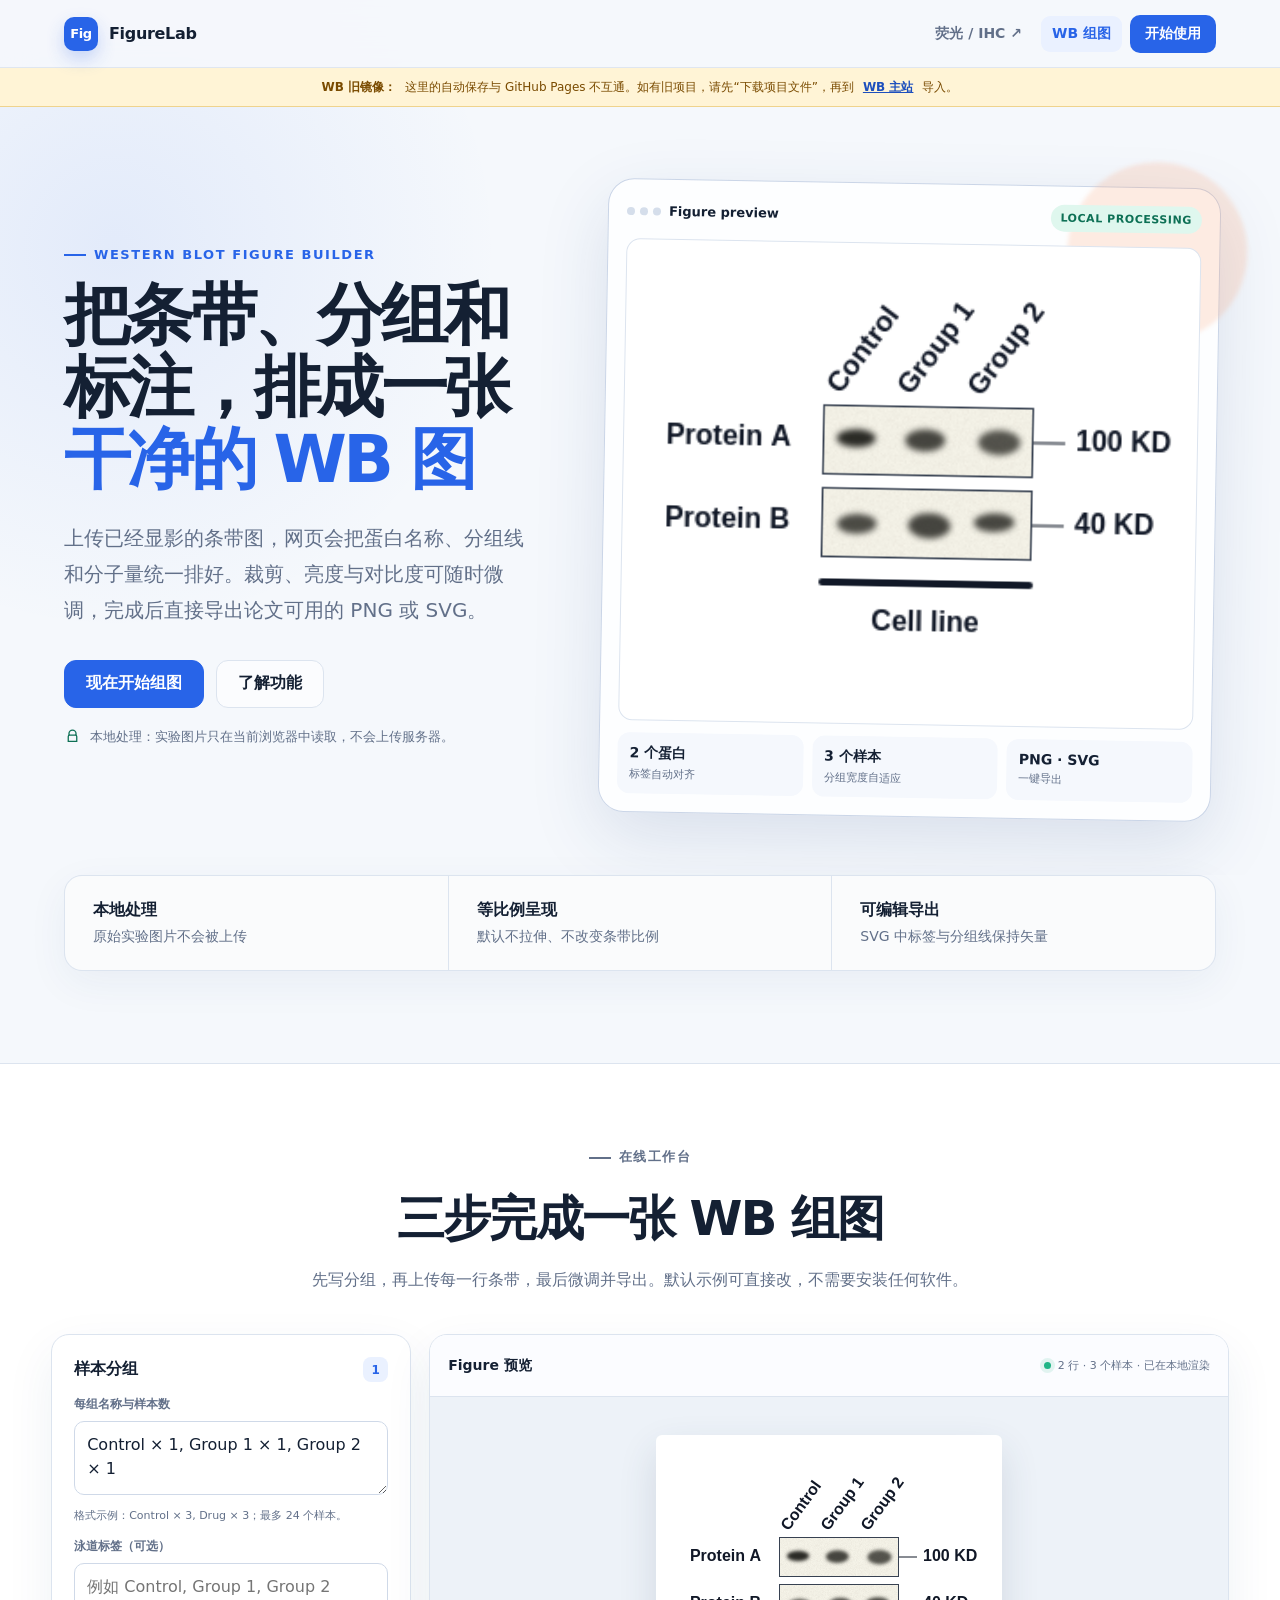
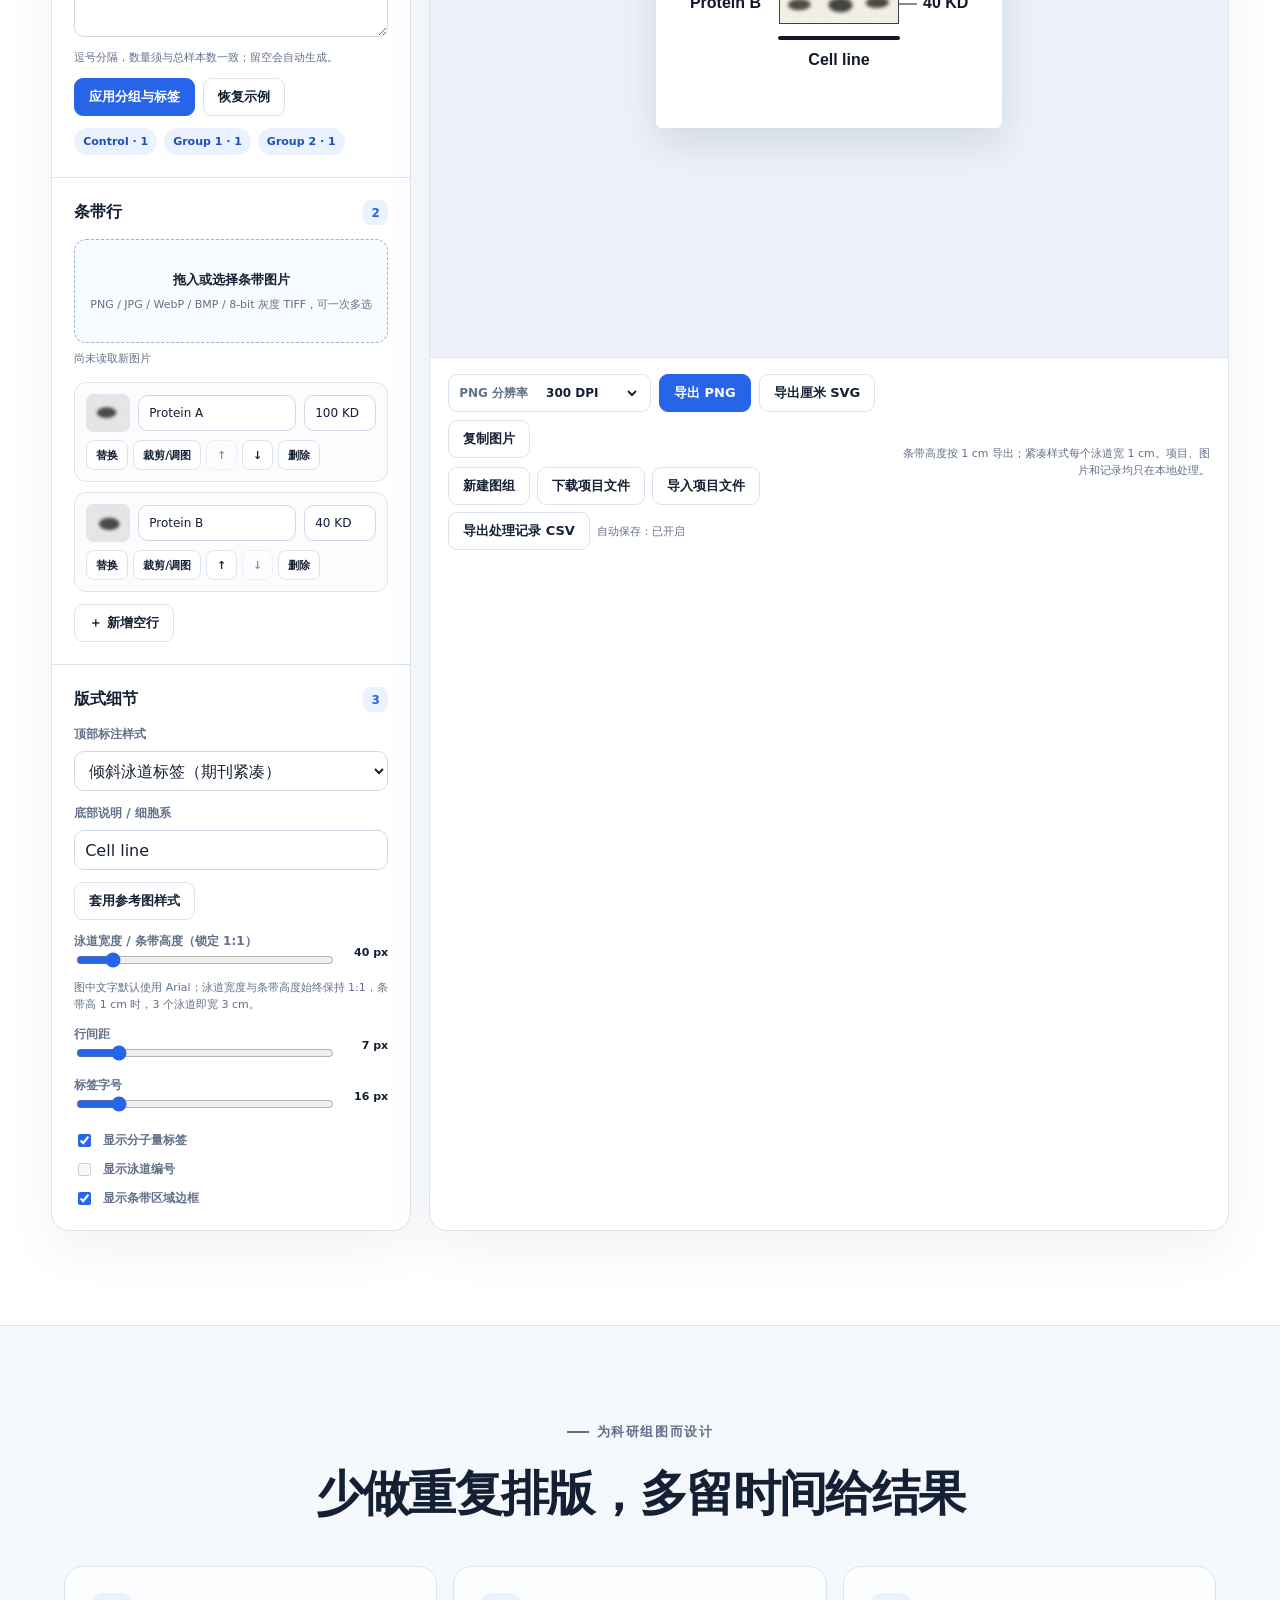
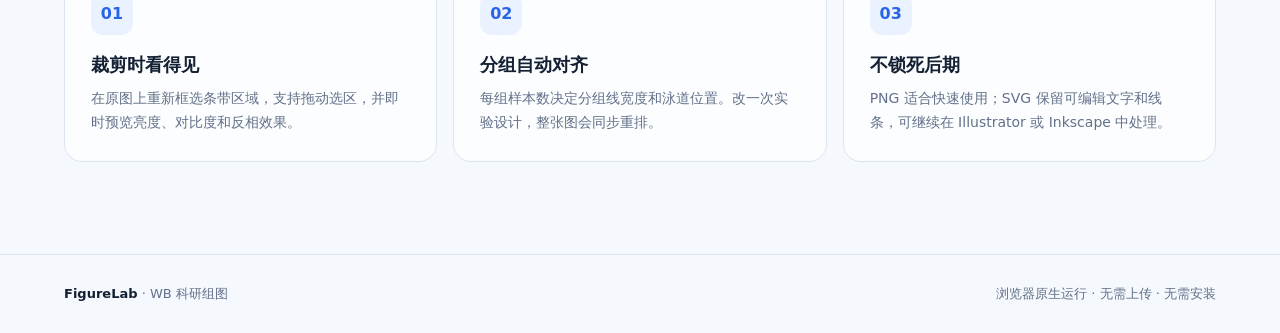
==== commit c13bf978: "Polish FigureLab workflow" ====
--- a/templates/wb.html
+++ b/templates/wb.html
@@ -5,7 +5,7 @@
   <meta name="viewport" content="width=device-width, initial-scale=1">
   <meta name="description" content="一个在浏览器本地运行的 Western blot 科研组图工具。">
   <link rel="icon" href="data:image/svg+xml,%3Csvg xmlns='http://www.w3.org/2000/svg' viewBox='0 0 64 64'%3E%3Crect width='64' height='64' rx='16' fill='%232864e8'/%3E%3Ctext x='32' y='40' text-anchor='middle' font-family='Arial' font-size='22' font-weight='700' fill='white'%3EWB%3C/text%3E%3C/svg%3E">
-  <title>FigureLab · WB 科研组图</title>
+  <title>FigureLab · WB 旧镜像</title>
   <style>
     :root {
       --ink: #142033;
@@ -71,6 +71,20 @@
     .nav-cta { padding: 10px 15px; border-radius: 10px; color: #fff !important; background: var(--blue); }
     .tool-tab { padding: 9px 11px; border-radius: 9px; }
     .tool-tab[aria-current="page"] { color: var(--blue); background: var(--blue-soft); }
+    .legacy-notice {
+      display: flex;
+      align-items: center;
+      justify-content: center;
+      gap: 9px;
+      padding: 10px 18px;
+      color: #7a4b00;
+      background: #fff4d6;
+      border-bottom: 1px solid #efd38d;
+      font-size: 12px;
+      line-height: 1.5;
+      text-align: center;
+    }
+    .legacy-notice a { color: #1d4fbd; font-weight: 850; text-decoration: underline; }
 
     .hero {
       display: grid;
@@ -226,6 +240,7 @@
     .dropzone:hover, .dropzone.is-over { border-color: var(--blue); background: var(--blue-soft); }
     .dropzone strong { display: block; margin-bottom: 4px; color: var(--ink); font-size: 13px; }
     .dropzone span { font-size: 11px; }
+    .upload-status { min-height: 17px; margin: 8px 0 0; color: var(--muted); font-size: 11px; line-height: 1.5; }
     .row-list { display: grid; gap: 10px; margin-top: 14px; }
     .protein-row { padding: 11px; border: 1px solid var(--line); border-radius: 12px; background: #fbfcfe; }
     .protein-row-top { display: grid; grid-template-columns: 44px minmax(0, 1fr) 72px; gap: 8px; align-items: center; }
@@ -246,7 +261,7 @@
     .text-button { padding: 0 9px; }
     .text-button:hover, .icon-button:hover { color: var(--blue); border-color: #a9bdec; }
     .text-button.danger:hover { color: #c02f2f; border-color: #edb5b5; }
-    .text-button:disabled { opacity: .45; cursor: not-allowed; }
+    .text-button:disabled, .icon-button:disabled { opacity: .45; cursor: not-allowed; }
 
     .range-field { display: grid; grid-template-columns: 1fr 46px; gap: 10px; align-items: center; margin-top: 13px; }
     .range-field label { color: var(--muted); font-size: 12px; font-weight: 750; }
@@ -257,6 +272,20 @@
     .toggle input { accent-color: var(--blue); }
 
     .preview-panel { min-width: 0; overflow: hidden; }
+    .workspace[aria-busy="true"]::after {
+      content: "正在处理，请稍候…";
+      position: fixed;
+      right: 22px;
+      bottom: 22px;
+      z-index: 90;
+      padding: 12px 16px;
+      border-radius: 11px;
+      color: #fff;
+      background: #142033;
+      box-shadow: 0 14px 36px rgba(20, 32, 51, .24);
+      font-size: 13px;
+      font-weight: 800;
+    }
     .preview-toolbar {
       display: flex;
       align-items: center;
@@ -381,6 +410,7 @@
       .dialog-actions { width: 100%; }
       .dialog-actions .button { flex: 1; }
       .editor-controls { display: block; }
+      .button.small, .text-button, .icon-button { min-height: 42px; }
     }
     @media (prefers-reduced-motion: reduce) {
       html { scroll-behavior: auto; }
@@ -390,16 +420,19 @@
 </head>
 <body>
   <header class="topbar">
-    <a class="brand" href="/wb" aria-label="FigureLab WB 组图首页">
+    <a class="brand" href="#top" aria-label="FigureLab WB 组图首页">
       <span class="brand-mark">Fig</span>
       <span>FigureLab</span>
     </a>
     <nav aria-label="组图工具">
-      <a class="tool-tab" href="/">荧光 / IHC</a>
-      <a class="tool-tab" href="/wb" aria-current="page">WB 组图</a>
+      <a class="tool-tab" href="/" target="_blank" rel="noopener" title="在新标签页打开，保留当前旧镜像项目">荧光 / IHC ↗</a>
+      <a class="tool-tab" href="#top" aria-current="page">WB 组图</a>
       <a class="nav-cta" href="#studio">开始使用</a>
     </nav>
   </header>
+
+  <!-- ponytail: 保留旧镜像仅用于迁移 Render 域名下已有的浏览器项目。 -->
+  <aside class="legacy-notice"><strong>WB 旧镜像：</strong>这里的自动保存与 GitHub Pages 不互通。如有旧项目，请先“下载项目文件”，再到 <a href="https://weigenwu.github.io/wb/#studio">WB 主站</a>导入。</aside>
 
   <main id="top">
     <section class="hero">
@@ -409,7 +442,7 @@
         <p class="lead">上传已经显影的条带图，网页会把蛋白名称、分组线和分子量统一排好。裁剪、亮度与对比度可随时微调，完成后直接导出论文可用的 PNG 或 SVG。</p>
         <div class="hero-actions">
           <a class="button primary" href="#studio">现在开始组图</a>
-          <button class="button ghost" id="loadDemoTop" type="button">看看示例数据</button>
+          <a class="button ghost" href="#features">了解功能</a>
         </div>
         <p class="privacy-note">
           <svg width="17" height="17" viewBox="0 0 24 24" fill="none" aria-hidden="true"><path d="M7 10V8a5 5 0 0 1 10 0v2m-9 0h8a2 2 0 0 1 2 2v7H6v-7a2 2 0 0 1 2-2Z" stroke="currentColor" stroke-width="1.8" stroke-linecap="round"/></svg>
@@ -467,6 +500,7 @@
             <div class="dropzone" id="dropzone" role="button" tabindex="0" aria-label="上传条带图片">
               <div><strong>拖入或选择条带图片</strong><span>PNG / JPG / WebP / BMP / 8-bit 灰度 TIFF，可一次多选</span></div>
             </div>
+            <p class="upload-status" id="uploadStatus" role="status" aria-live="polite">尚未读取新图片</p>
             <div class="row-list" id="rowList"></div>
             <div class="inline-actions">
               <button class="button small" id="addRow" type="button">＋ 新增空行</button>
@@ -486,14 +520,10 @@
               <button class="button small" id="compactPreset" type="button">套用参考图样式</button>
             </div>
             <div class="range-field">
-              <label for="laneWidth">单泳道宽度<input id="laneWidth" type="range" min="28" max="130" value="40"></label>
+              <label for="laneWidth">泳道宽度 / 条带高度（锁定 1:1）<input id="laneWidth" type="range" min="28" max="130" value="40"></label>
               <span class="range-value" id="laneWidthValue">40 px</span>
             </div>
             <p class="field-help">图中文字默认使用 Arial；泳道宽度与条带高度始终保持 1:1，条带高 1 cm 时，3 个泳道即宽 3 cm。</p>
-            <div class="range-field">
-              <label for="rowHeight">条带行高<input id="rowHeight" type="range" min="28" max="130" value="40"></label>
-              <span class="range-value" id="rowHeightValue">40 px</span>
-            </div>
             <div class="range-field">
               <label for="rowGap">行间距<input id="rowGap" type="range" min="0" max="48" value="7"></label>
               <span class="range-value" id="rowGapValue">7 px</span>
@@ -529,9 +559,10 @@
                 <button class="button small" id="copyPng" type="button">复制图片</button>
               </div>
               <div class="project-actions">
+                <button class="button small" id="newProject" type="button">新建图组</button>
                 <input id="projectFile" type="file" accept=".wb-project,application/json" hidden>
-                <button class="button small" id="saveProject" type="button">保存项目</button>
-                <button class="button small" id="openProject" type="button">打开项目</button>
+                <button class="button small" id="saveProject" type="button">下载项目文件</button>
+                <button class="button small" id="openProject" type="button">导入项目文件</button>
                 <button class="button small" id="exportAudit" type="button">导出处理记录 CSV</button>
                 <span class="autosave-status" id="autosaveStatus" aria-live="polite">自动保存：正在准备</span>
               </div>
@@ -755,7 +786,7 @@
       function syncLayoutControls() {
         $("#layoutMode").value = state.layoutMode;
         $("#footerLabel").value = state.footerLabel;
-        [["laneWidth", "laneWidthValue", state.laneWidth], ["rowHeight", "rowHeightValue", state.rowHeight], ["rowGap", "rowGapValue", state.rowGap], ["labelSize", "labelSizeValue", state.labelSize]].forEach(([inputId, valueId, value]) => {
+        [["laneWidth", "laneWidthValue", state.laneWidth], ["rowGap", "rowGapValue", state.rowGap], ["labelSize", "labelSizeValue", state.labelSize]].forEach(([inputId, valueId, value]) => {
           $("#" + inputId).value = value;
           $("#" + valueId).textContent = `${value} px`;
         });
@@ -939,14 +970,7 @@
         return canvas.toDataURL("image/png");
       }
 
-      async function loadDemo(silent = false) {
-        if (pendingMutations) {
-          if (!silent) toast("当前图片仍在处理中，请稍后再恢复示例");
-          return;
-        }
-        beginImageMutation();
-        try {
-        state.rows.forEach((row) => { if (row.objectUrl) URL.revokeObjectURL(row.objectUrl); });
+      function resetProjectSettings() {
         state.projectId = newProjectId();
         state.modifiedAt = new Date().toISOString();
         state.groups = [{ name: "Control", count: 1 }, { name: "Group 1", count: 1 }, { name: "Group 2", count: 1 }];
@@ -960,6 +984,20 @@
         state.showMw = true;
         state.showLanes = false;
         state.showBorder = true;
+        state.pngDpi = 300;
+        state.editor = null;
+        state.demoLoaded = false;
+      }
+
+      async function loadDemo(silent = false) {
+        if (pendingMutations) {
+          if (!silent) toast("当前图片仍在处理中，请稍后再恢复示例");
+          return;
+        }
+        beginImageMutation();
+        try {
+        state.rows.forEach((row) => { if (row.objectUrl) URL.revokeObjectURL(row.objectUrl); });
+        resetProjectSettings();
         const definitions = [
           ["Protein A", "100 KD", [.88, .72, .63], 21],
           ["Protein B", "40 KD", [.68, .72, .70], 47]
@@ -991,12 +1029,52 @@
         }
       }
 
+      function hasProjectWork() {
+        const defaultGroups = [{ name: "Control", count: 1 }, { name: "Group 1", count: 1 }, { name: "Group 2", count: 1 }];
+        return state.rows.length > 0
+          || JSON.stringify(state.groups) !== JSON.stringify(defaultGroups)
+          || JSON.stringify(state.laneLabels) !== JSON.stringify(["Control", "Group 1", "Group 2"])
+          || state.layoutMode !== "compact"
+          || state.footerLabel !== "Cell line"
+          || state.laneWidth !== 40
+          || state.rowHeight !== 40
+          || state.rowGap !== 7
+          || state.labelSize !== 16
+          || !state.showMw
+          || state.showLanes
+          || !state.showBorder
+          || state.pngDpi !== 300;
+      }
+
+      function newProject() {
+        if (pendingMutations) return toast("当前图片仍在处理中，请稍后再新建图组");
+        if (hasProjectWork() && !confirm("新建图组会替换当前自动保存的项目。需要保留时请先下载项目文件，继续吗？")) return;
+        if (imageEditor.open) imageEditor.close();
+        pointerAction = null;
+        state.rows.forEach((row) => { if (row.objectUrl) URL.revokeObjectURL(row.objectUrl); });
+        resetProjectSettings();
+        state.rows = [];
+        state.dirty = false;
+        $("#groupInput").value = groupsToText(state.groups);
+        $("#laneLabelInput").value = "";
+        syncLayoutControls();
+        renderGroupSummary();
+        renderRows();
+        requestRender();
+        markDirty();
+        $("#uploadStatus").textContent = "新图组已建立，可拖入条带图片";
+        toast("已新建空白图组");
+      }
+
       function makeButton(label, className, action, title) {
         const button = document.createElement("button");
         button.type = "button";
         button.className = className;
         button.textContent = label;
-        if (title) button.title = title;
+        if (title) {
+          button.title = title;
+          button.setAttribute("aria-label", title);
+        }
         button.addEventListener("click", action);
         return button;
       }
@@ -1109,29 +1187,38 @@
         if (pendingMutations) return toast("当前图片仍在处理中，请等待完成后再上传");
         beginImageMutation();
         try {
-        let added = 0;
-        for (const file of incoming) {
-          if (state.rows.length >= MAX_ROWS) {
-            toast(`每个图组最多支持 ${MAX_ROWS} 行蛋白`);
-            break;
+          let added = 0;
+          const failures = [];
+          for (const [index, file] of incoming.entries()) {
+            $("#uploadStatus").textContent = `正在读取 ${index + 1}/${incoming.length}：${file.name}`;
+            if (state.rows.length >= MAX_ROWS) {
+              const count = incoming.length - index;
+              failures.push({ count, message: `其余 ${count} 张：超过 ${MAX_ROWS} 行上限` });
+              break;
+            }
+            try {
+              const row = await rowFromFile(file);
+              if (state.demoLoaded) {
+                state.rows.forEach((item) => { if (item.objectUrl) URL.revokeObjectURL(item.objectUrl); });
+                state.rows = [];
+                state.demoLoaded = false;
+              }
+              state.rows.push(row);
+              added += 1;
+            } catch (error) {
+              const message = String(error.message || "读取失败");
+              failures.push({ count: 1, message: message.startsWith(`${file.name}：`) ? message : `${file.name}：${message}` });
+            }
           }
-          try {
-            const row = await rowFromFile(file);
-            if (state.demoLoaded) {
-              state.rows.forEach((item) => { if (item.objectUrl) URL.revokeObjectURL(item.objectUrl); });
-              state.rows = [];
-              state.demoLoaded = false;
-            }
-            state.rows.push(row);
-            added += 1;
-          } catch (error) { toast(error.message); }
-        }
-        if (added) {
-          markDirty();
-          renderRows();
-          requestRender();
-          toast(`已添加 ${added} 张条带图`);
-        }
+          if (added) {
+            markDirty();
+            renderRows();
+            requestRender();
+          }
+          const failureCount = failures.reduce((sum, failure) => sum + failure.count, 0);
+          const failureSummary = failureCount ? `；失败 ${failureCount}：${failures.slice(0, 2).map((failure) => failure.message).join("；")}${failures.length > 2 ? "；…" : ""}` : "";
+          $("#uploadStatus").textContent = `已添加 ${added} 张${failureSummary}`;
+          toast(failureCount ? `完成：成功 ${added}，失败 ${failureCount}` : `已添加 ${added} 张条带图`);
         } finally {
           endImageMutation();
         }
@@ -1806,7 +1893,7 @@
         state.laneLabels = settings.laneLabels;
         state.layoutMode = settings.layoutMode;
         state.footerLabel = settings.footerLabel;
-        state.laneWidth = settings.laneWidth;
+        state.laneWidth = settings.rowHeight;
         state.rowHeight = settings.rowHeight;
         state.rowGap = settings.rowGap;
         state.labelSize = settings.labelSize;
@@ -2300,7 +2387,6 @@
       $("#loadDemo").addEventListener("click", () => {
         if (confirm("恢复示例会替换当前条带与标签，继续吗？")) loadDemo();
       });
-      $("#loadDemoTop").addEventListener("click", () => { location.hash = "#studio"; });
       $("#addRow").addEventListener("click", () => {
         if (state.rows.length >= MAX_ROWS) return toast(`每个图组最多支持 ${MAX_ROWS} 行蛋白`);
         state.rows.push(blankRow());
@@ -2350,17 +2436,12 @@
         toast("已套用期刊紧凑样式");
       });
 
-      [["laneWidth", "laneWidthValue", "laneWidth"], ["rowHeight", "rowHeightValue", "rowHeight"], ["rowGap", "rowGapValue", "rowGap"], ["labelSize", "labelSizeValue", "labelSize"]].forEach(([inputId, valueId, key]) => {
+      [["laneWidth", "laneWidthValue", "laneWidth"], ["rowGap", "rowGapValue", "rowGap"], ["labelSize", "labelSizeValue", "labelSize"]].forEach(([inputId, valueId, key]) => {
         $("#" + inputId).addEventListener("input", (event) => {
           const value = Number(event.target.value);
           state[key] = value;
           $("#" + valueId).textContent = `${event.target.value} px`;
-          if (key === "laneWidth" || key === "rowHeight") {
-            const linkedInput = key === "laneWidth" ? "rowHeight" : "laneWidth";
-            state[linkedInput] = value;
-            $("#" + linkedInput).value = value;
-            $("#" + linkedInput + "Value").textContent = `${value} px`;
-          }
+          if (key === "laneWidth") state.rowHeight = value;
           markDirty();
           requestRender();
         });
@@ -2374,6 +2455,7 @@
       $("#pngDpi").addEventListener("change", (event) => { state.pngDpi = Number(event.target.value) === 600 ? 600 : 300; markDirty(); });
       $("#saveProject").addEventListener("click", exportProject);
       $("#openProject").addEventListener("click", () => $("#projectFile").click());
+      $("#newProject").addEventListener("click", newProject);
       $("#projectFile").addEventListener("change", (event) => {
         const file = event.target.files[0];
         event.target.value = "";
